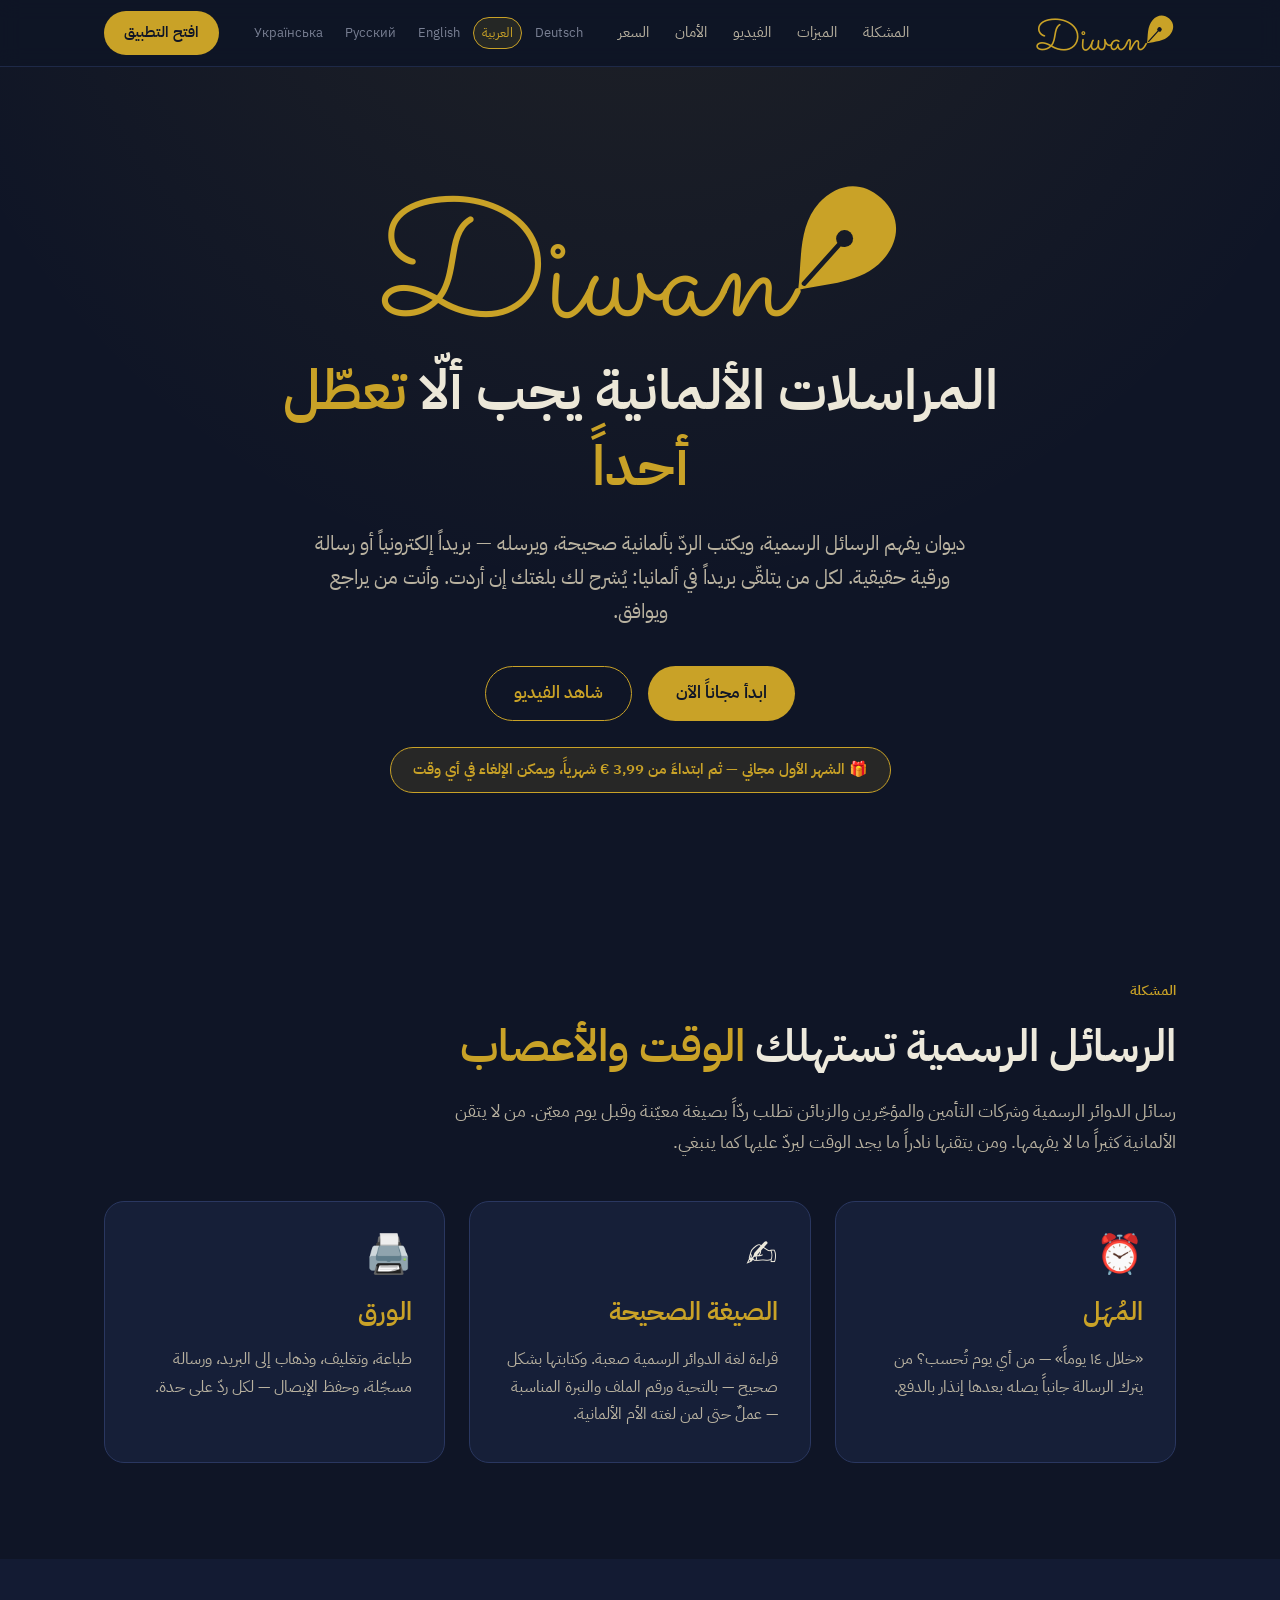
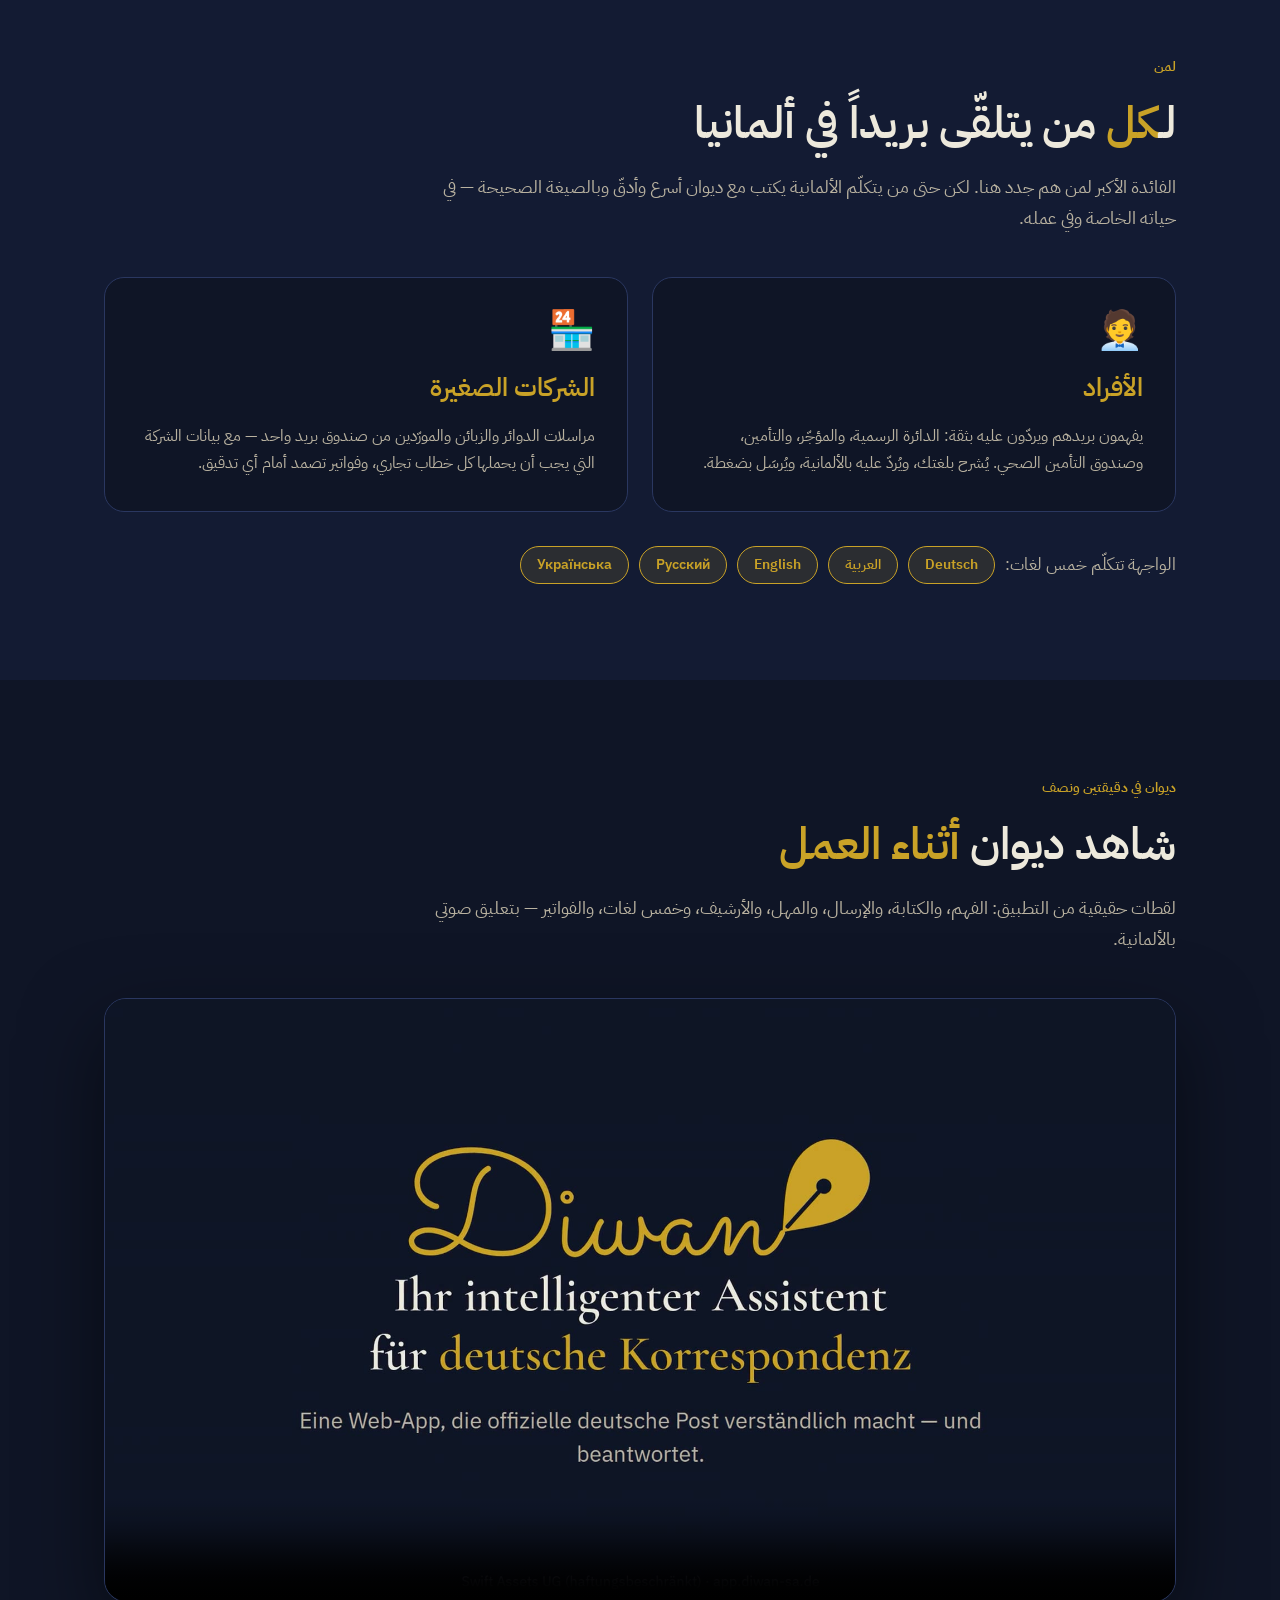
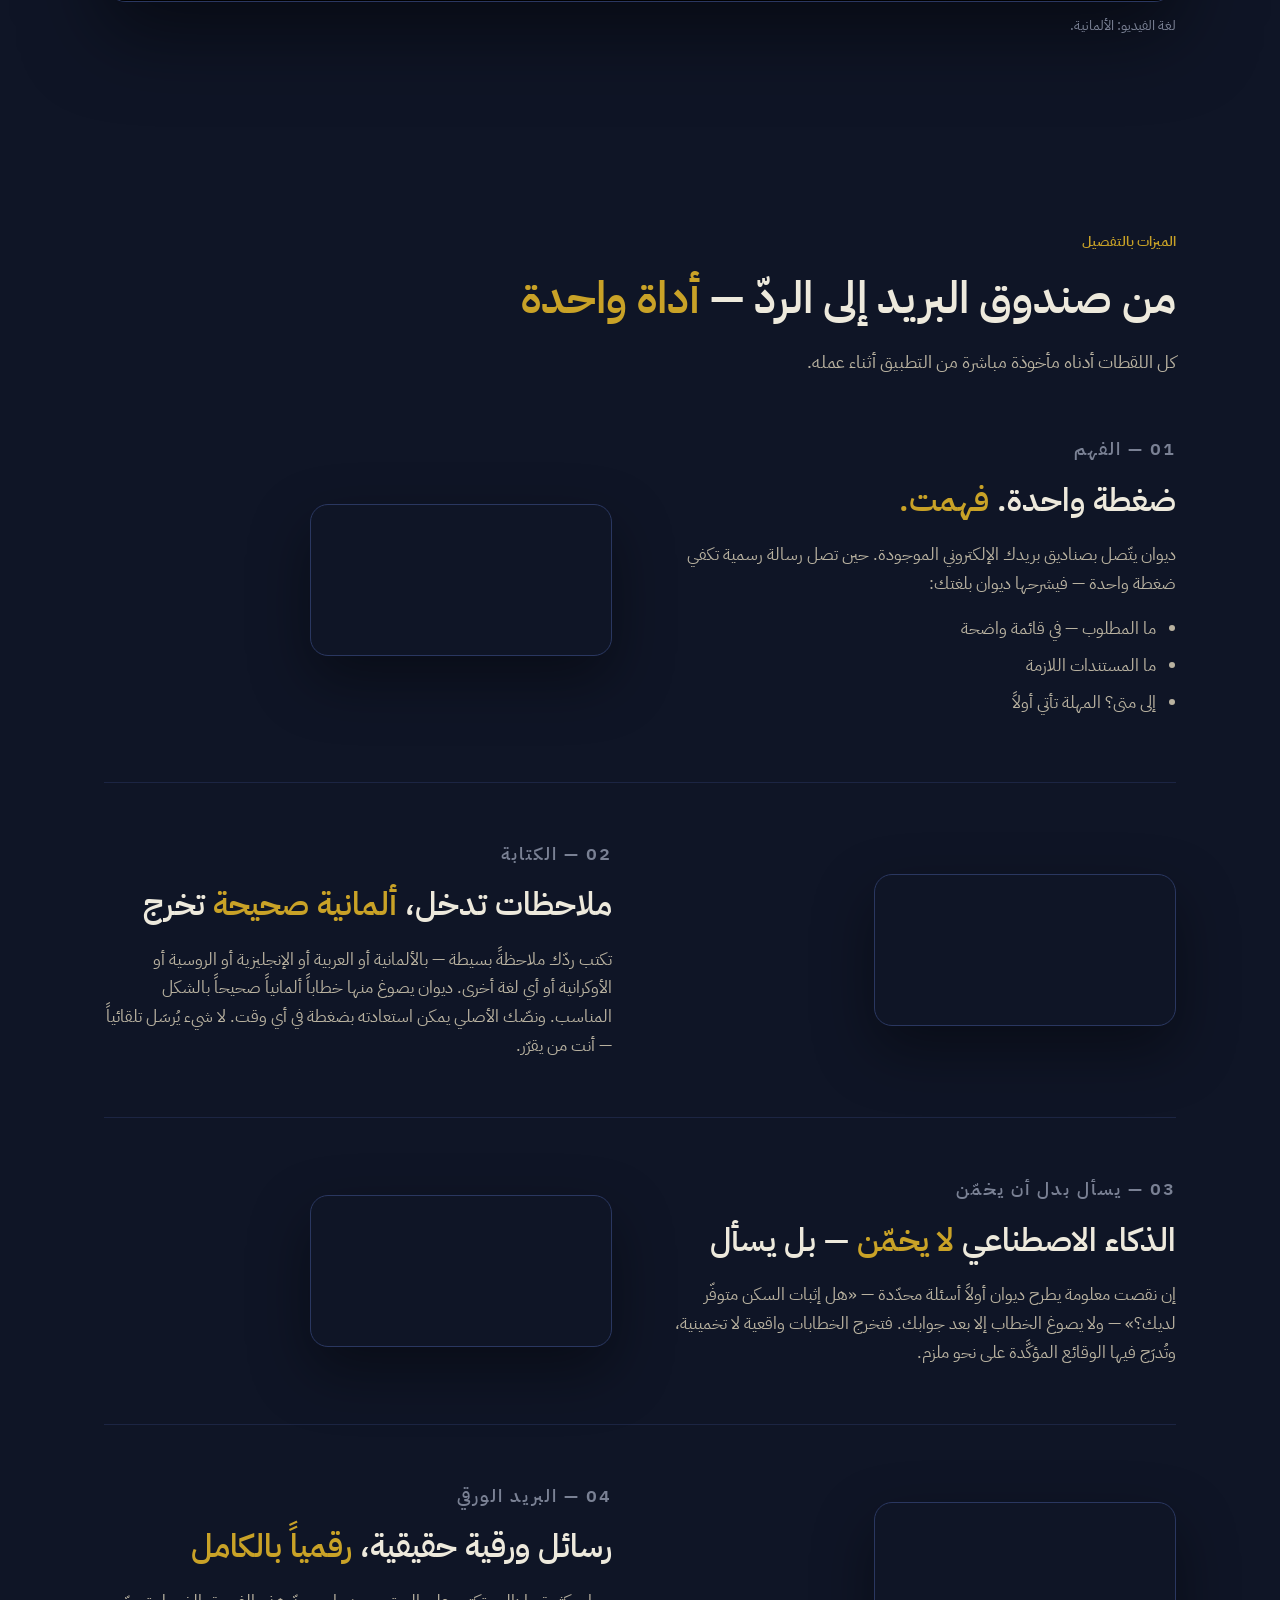
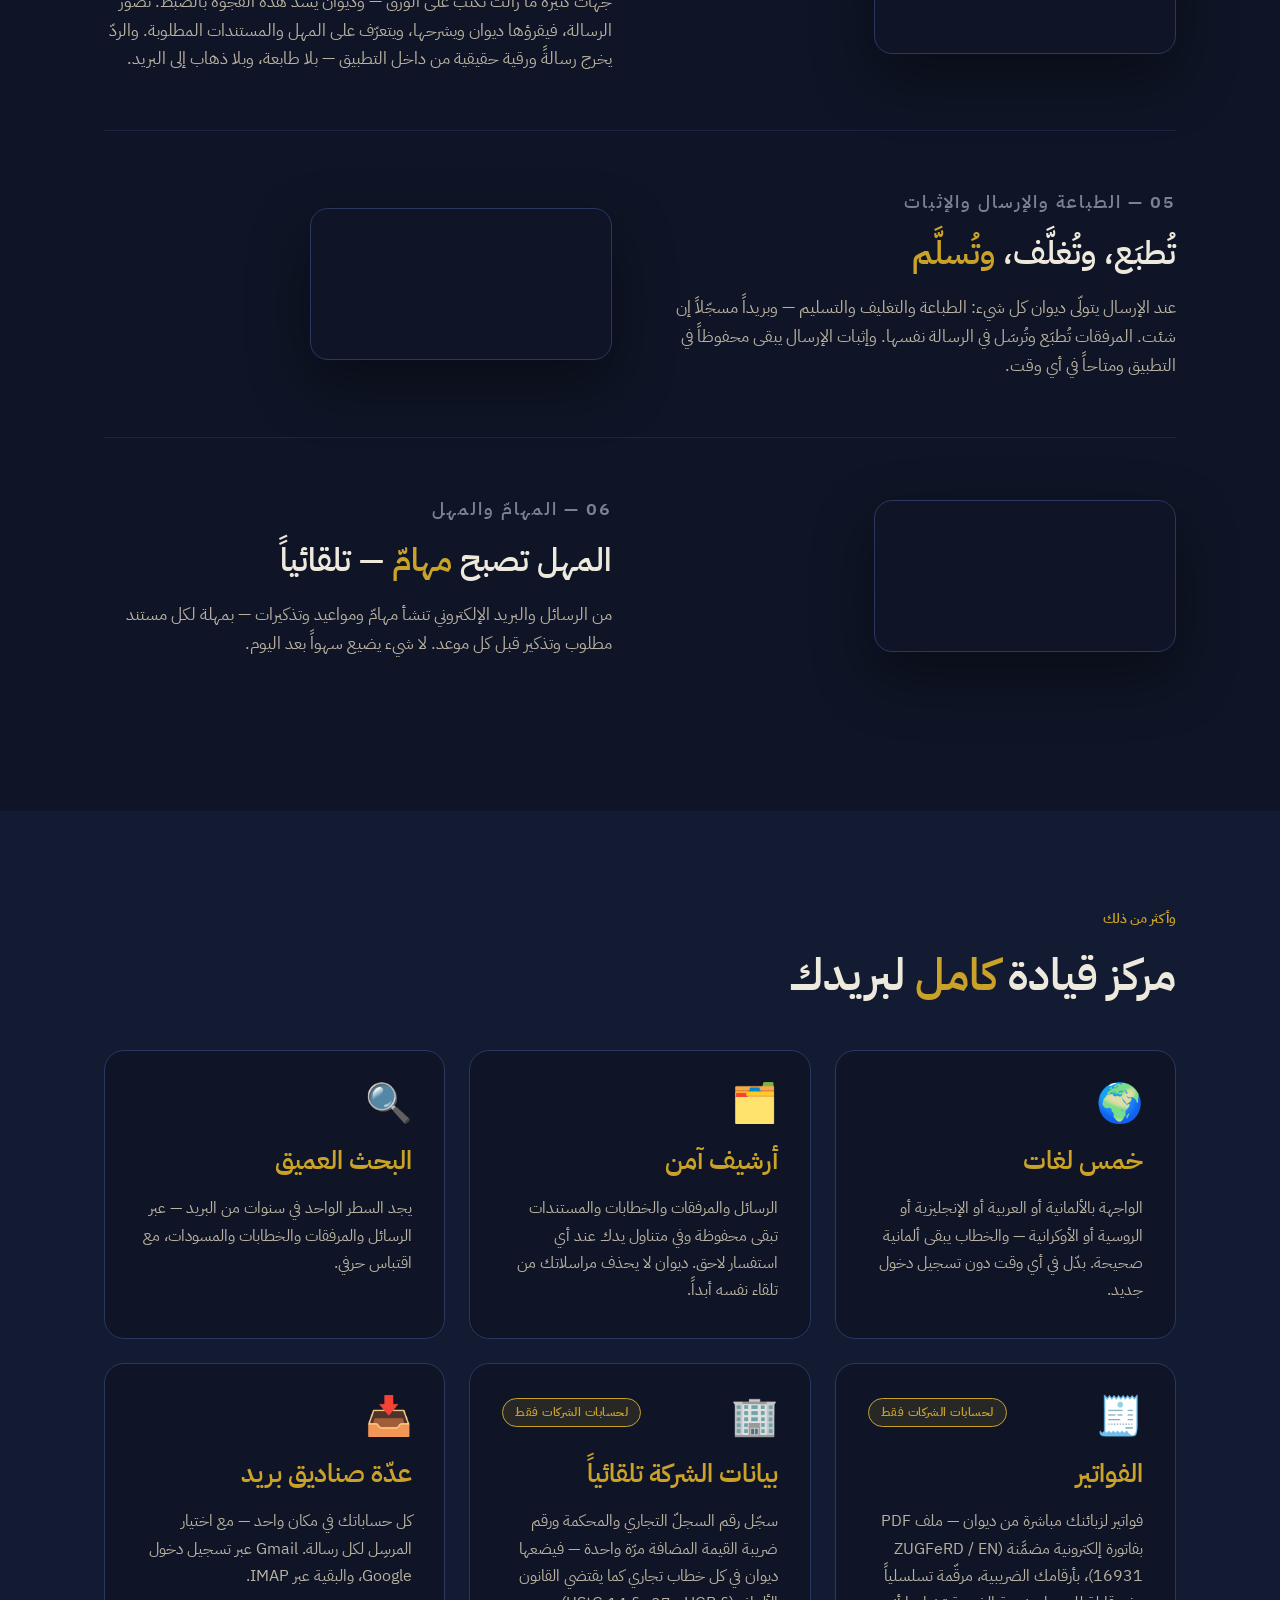
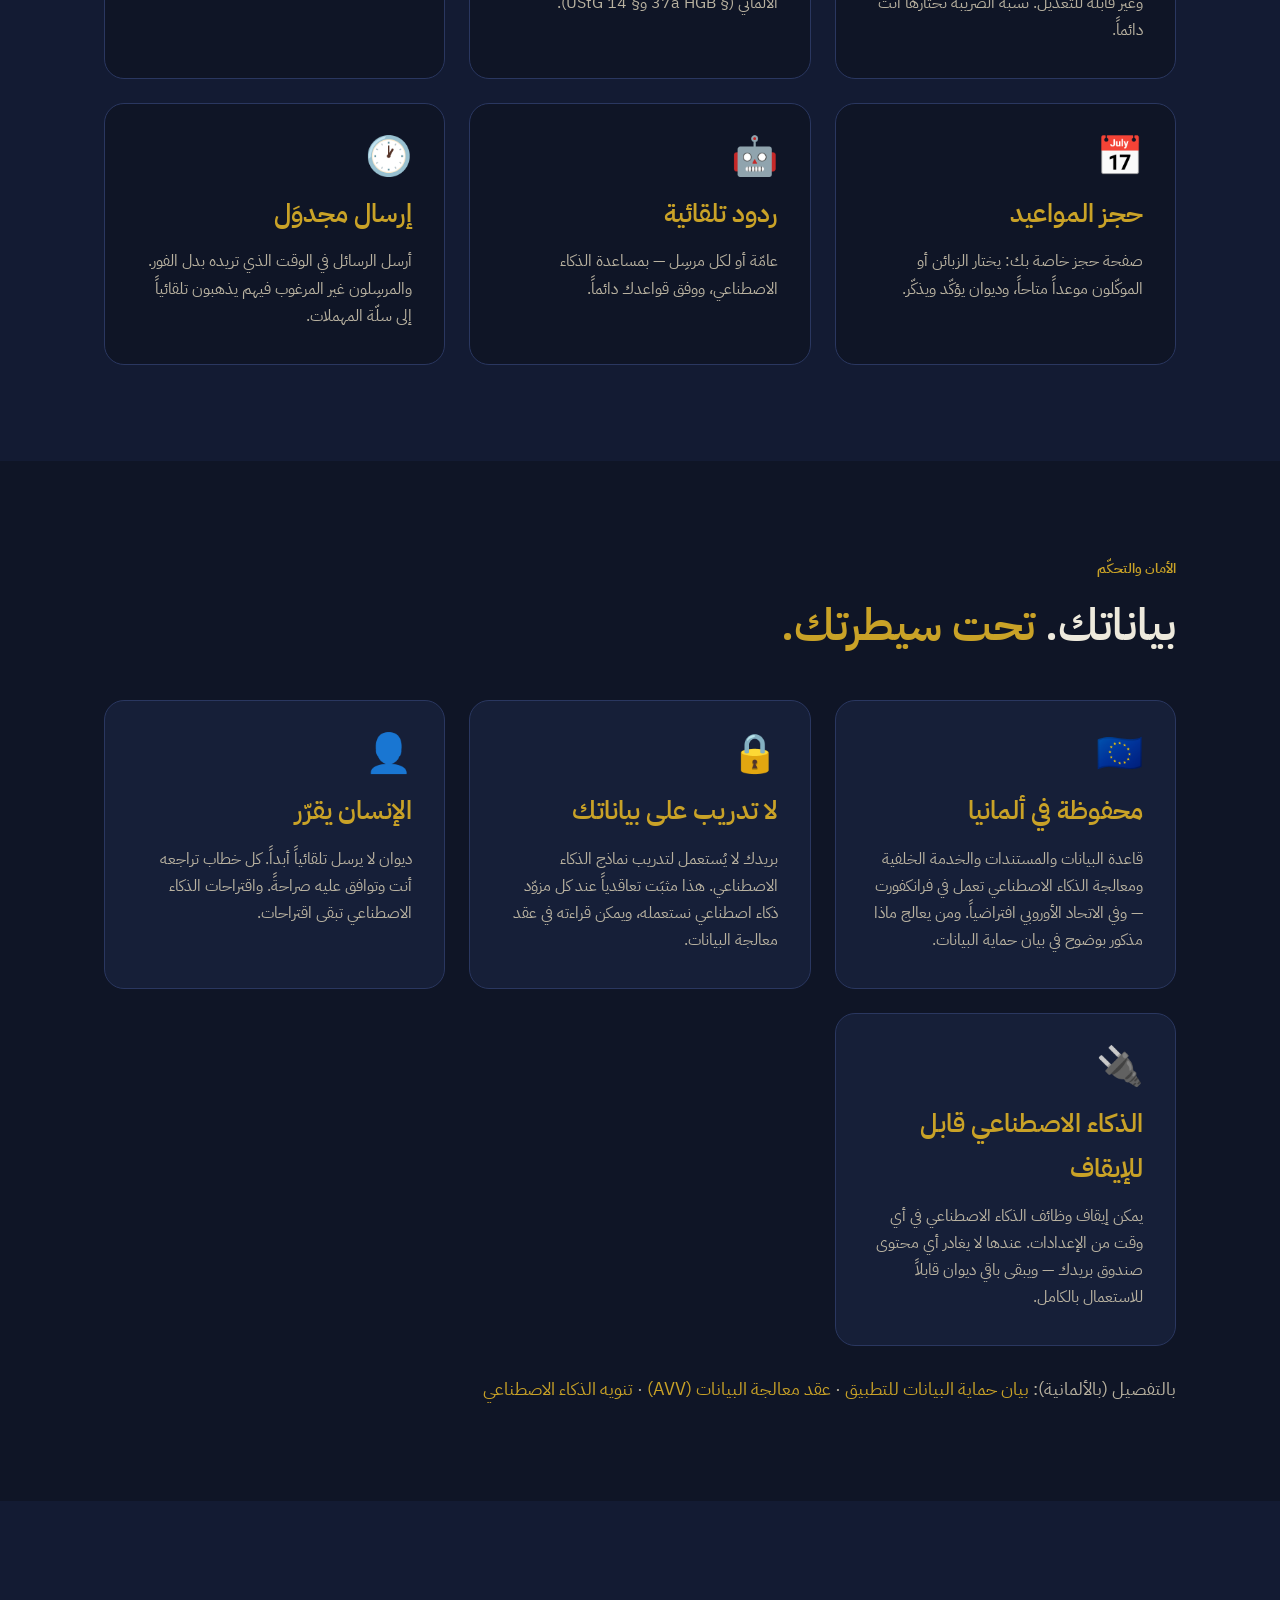
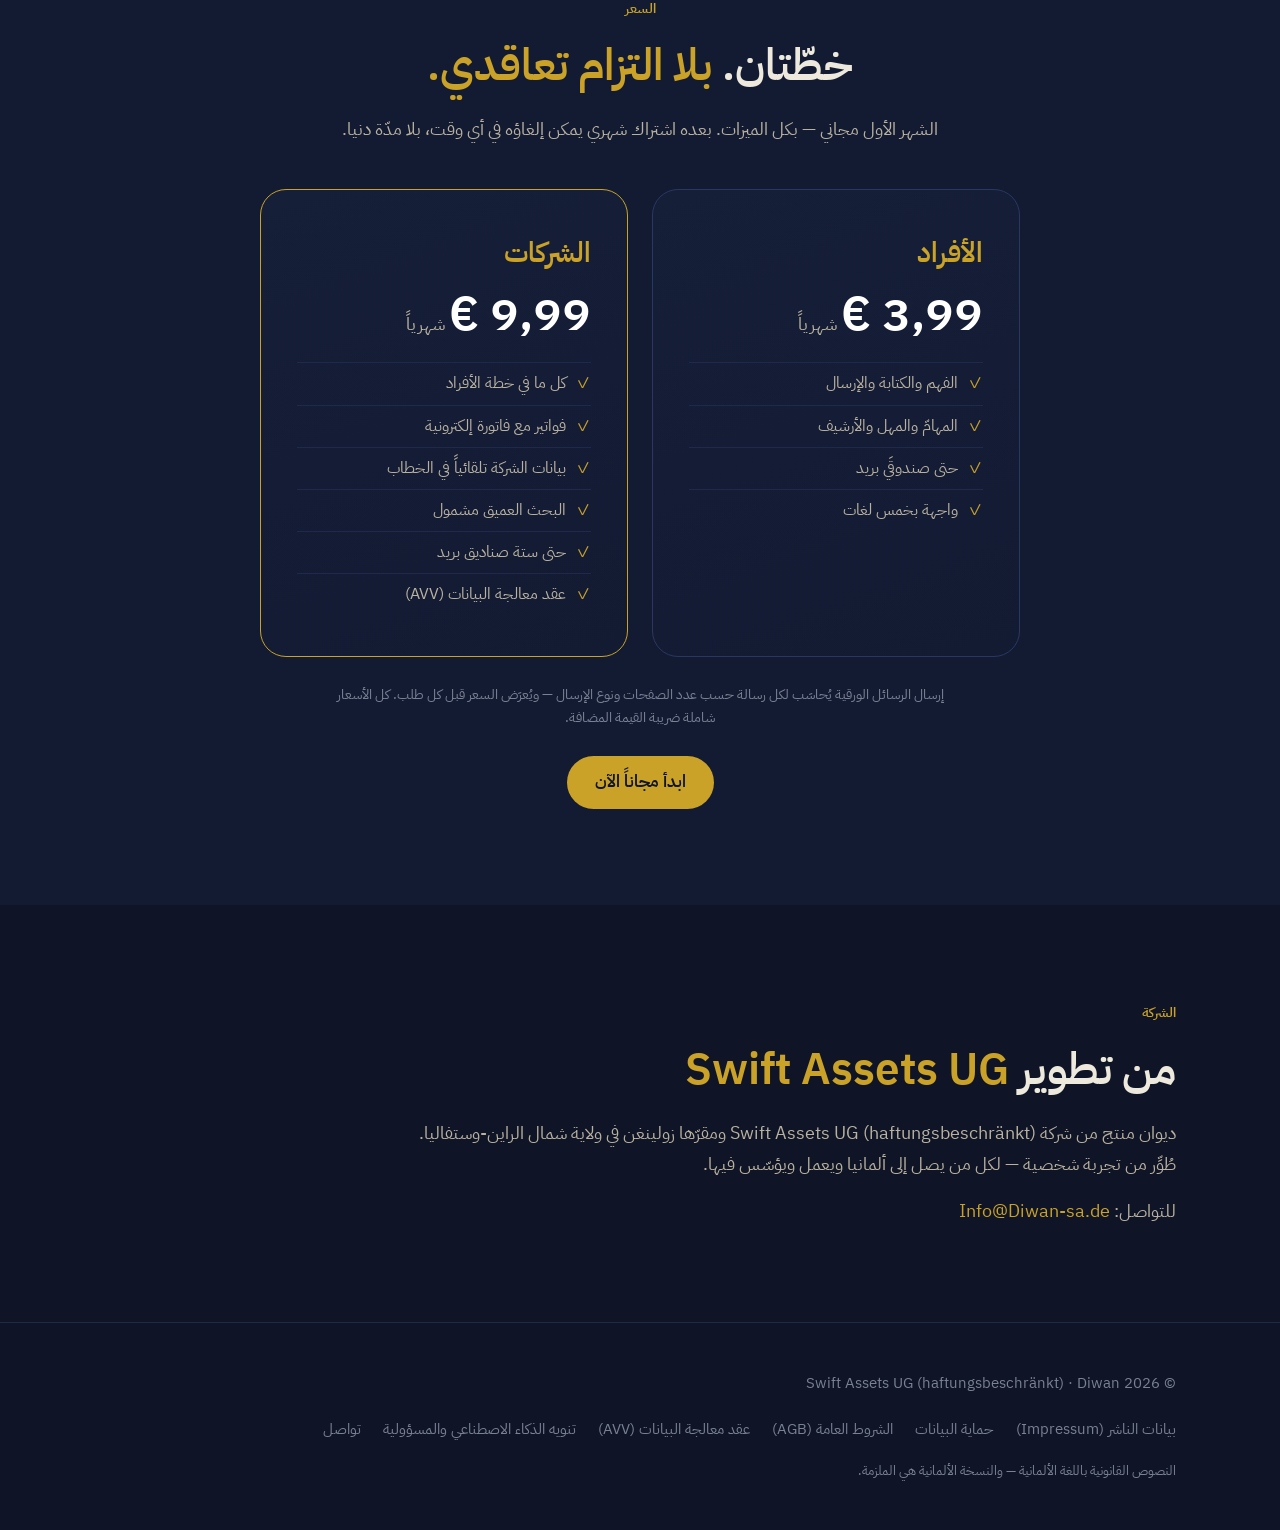
==== ar/index.html @ ce129a38 "Five languages, repositioned copy, and the application's legal texts The start page is now generated" ====
<!doctype html>
<html lang="ar" dir="rtl">
<head>
<meta charset="utf-8"/>
<meta name="viewport" content="width=device-width, initial-scale=1"/>
<title>ديوان — مساعدك للمراسلات الألمانية</title>
<meta name="description" content="ديوان يفهم الرسائل الرسمية، ويكتب الردّ بألمانية صحيحة، ويرسله — بريداً إلكترونياً أو رسالة ورقية. مع مهامّ ومهل وأرشيف وفواتير للشركات. واجهة بخمس لغات."/>
<meta property="og:title" content="ديوان — مراسلات ألمانية بلا عوائق"/>
<meta property="og:description" content="افهم، اكتب، أرسل — البريد الإلكتروني والبريد الورقي في تطبيق واحد. الشهر الأول مجاني، وبلا التزام تعاقدي."/>
<meta property="og:type" content="website"/>
<meta property="og:locale" content="ar"/>
<link rel="canonical" href="https://diwan-sa.de/ar/"/>
<link rel="alternate" hreflang="de" href="https://diwan-sa.de/"/>
<link rel="alternate" hreflang="ar" href="https://diwan-sa.de/ar/"/>
<link rel="alternate" hreflang="en" href="https://diwan-sa.de/en/"/>
<link rel="alternate" hreflang="ru" href="https://diwan-sa.de/ru/"/>
<link rel="alternate" hreflang="uk" href="https://diwan-sa.de/uk/"/>
<link rel="alternate" hreflang="x-default" href="https://diwan-sa.de/"/>
<link rel="icon" type="image/svg+xml" href="/favicon.svg"/>
<link rel="stylesheet" href="/site.css"/>
</head>
<body>
<nav>
  <div class="container nav-inner">
    <a href="/ar/" aria-label="Diwan"><svg viewBox="200 88 432 122" style="height:40px;display:block;margin:0 auto" aria-hidden="true"><text x="540" y="200" text-anchor="end" font-size="135" style="font-family:Sacramento,cursive" fill="#C9A227">Diwan</text><g transform="translate(468.2,51.6)"><g transform="rotate(42 76.8 128.4)"><g transform="scale(0.3)"><path d="M256 92 C334 92 372 148 372 214 C372 300 302 362 256 428 C210 362 140 300 140 214 C140 148 178 92 256 92 Z" fill="#C9A227"/><circle cx="256" cy="240" r="23" fill="#0F1526"/><path d="M256 263 V404" stroke="#0F1526" stroke-width="13" stroke-linecap="round"/></g></g></g></svg></a>
    <div class="nav-links">
      <a href="#problem">المشكلة</a>
      <a href="#funktionen">الميزات</a>
      <a href="#video">الفيديو</a>
      <a href="#sicherheit">الأمان</a>
      <a href="#preis">السعر</a>
      <div class="lang" role="navigation" aria-label="اللغة"><a href="/" lang="de" hreflang="de">Deutsch</a><a href="/ar/" lang="ar" hreflang="ar" class="on" aria-current="page">العربية</a><a href="/en/" lang="en" hreflang="en">English</a><a href="/ru/" lang="ru" hreflang="ru">Русский</a><a href="/uk/" lang="uk" hreflang="uk">Українська</a></div>
      <a class="btn small" href="https://app.diwan-sa.de" rel="noopener">افتح التطبيق</a>
    </div>
  </div>
</nav>
<header class="hero">
  <div class="container">
    <div class="wordmark"><svg viewBox="200 88 432 122" style="height:150px;display:block;margin:0 auto" aria-hidden="true"><text x="540" y="200" text-anchor="end" font-size="135" style="font-family:Sacramento,cursive" fill="#C9A227">Diwan</text><g transform="translate(468.2,51.6)"><g transform="rotate(42 76.8 128.4)"><g transform="scale(0.3)"><path d="M256 92 C334 92 372 148 372 214 C372 300 302 362 256 428 C210 362 140 300 140 214 C140 148 178 92 256 92 Z" fill="#C9A227"/><circle cx="256" cy="240" r="23" fill="#0F1526"/><path d="M256 263 V404" stroke="#0F1526" stroke-width="13" stroke-linecap="round"/></g></g></g></svg></div>
    <h1>المراسلات الألمانية يجب ألّا <span class="gold">تعطّل أحداً</span></h1>
    <p class="sub">ديوان يفهم الرسائل الرسمية، ويكتب الردّ بألمانية صحيحة، ويرسله — بريداً إلكترونياً أو رسالة ورقية حقيقية. لكل من يتلقّى بريداً في ألمانيا: يُشرح لك بلغتك إن أردت. وأنت من يراجع ويوافق.</p>
    <div class="cta">
      <a class="btn" href="https://app.diwan-sa.de" rel="noopener">ابدأ مجاناً الآن</a>
      <a class="btn ghost" href="#video">شاهد الفيديو</a>
    </div>
    <div><span class="chip">🎁 الشهر الأول مجاني — ثم ابتداءً من 3,99 € شهرياً، ويمكن الإلغاء في أي وقت</span></div>
  </div>
</header>
<section id="problem">
  <div class="container">
    <p class="kicker reveal">المشكلة</p>
    <h2 class="reveal">الرسائل الرسمية تستهلك <span class="gold">الوقت والأعصاب</span></h2>
    <p class="lead reveal">رسائل الدوائر الرسمية وشركات التأمين والمؤجّرين والزبائن تطلب ردّاً بصيغة معيّنة وقبل يوم معيّن. من لا يتقن الألمانية كثيراً ما لا يفهمها. ومن يتقنها نادراً ما يجد الوقت ليردّ عليها كما ينبغي.</p>
    <div class="cards"><div class="card reveal"><div class="big">⏰</div><h3>المُهَل</h3><p>«خلال ١٤ يوماً» — من أي يوم تُحسب؟ من يترك الرسالة جانباً يصله بعدها إنذار بالدفع.</p></div>
<div class="card reveal"><div class="big">✍️</div><h3>الصيغة الصحيحة</h3><p>قراءة لغة الدوائر الرسمية صعبة. وكتابتها بشكل صحيح — بالتحية ورقم الملف والنبرة المناسبة — عملٌ حتى لمن لغته الأم الألمانية.</p></div>
<div class="card reveal"><div class="big">🖨️</div><h3>الورق</h3><p>طباعة، وتغليف، وذهاب إلى البريد، ورسالة مسجّلة، وحفظ الإيصال — لكل ردّ على حدة.</p></div></div>
  </div>
</section>
<section class="trust" id="zielgruppe">
  <div class="container">
    <p class="kicker reveal">لمن</p>
    <h2 class="reveal">لـ<span class="gold">كل</span> من يتلقّى بريداً في ألمانيا</h2>
    <p class="lead reveal">الفائدة الأكبر لمن هم جدد هنا. لكن حتى من يتكلّم الألمانية يكتب مع ديوان أسرع وأدقّ وبالصيغة الصحيحة — في حياته الخاصة وفي عمله.</p>
    <div class="cards"><div class="card reveal"><div class="big">🧑‍💼</div><h3>الأفراد</h3><p>يفهمون بريدهم ويردّون عليه بثقة: الدائرة الرسمية، والمؤجّر، والتأمين، وصندوق التأمين الصحي. يُشرح بلغتك، ويُردّ عليه بالألمانية، ويُرسَل بضغطة.</p></div>
<div class="card reveal"><div class="big">🏪</div><h3>الشركات الصغيرة</h3><p>مراسلات الدوائر والزبائن والمورّدين من صندوق بريد واحد — مع بيانات الشركة التي يجب أن يحملها كل خطاب تجاري، وفواتير تصمد أمام أي تدقيق.</p></div></div>
    <p class="langs reveal"><span>الواجهة تتكلّم خمس لغات:</span> <a href="/" lang="de" class="chip small">Deutsch</a> <a href="/ar/" lang="ar" class="chip small">العربية</a> <a href="/en/" lang="en" class="chip small">English</a> <a href="/ru/" lang="ru" class="chip small">Русский</a> <a href="/uk/" lang="uk" class="chip small">Українська</a></p>
  </div>
</section>
<section id="video">
  <div class="container">
    <p class="kicker reveal">ديوان في دقيقتين ونصف</p>
    <h2 class="reveal">شاهد ديوان <span class="gold">أثناء العمل</span></h2>
    <p class="lead reveal">لقطات حقيقية من التطبيق: الفهم، والكتابة، والإرسال، والمهل، والأرشيف، وخمس لغات، والفواتير — بتعليق صوتي بالألمانية.</p>
    <div class="video-wrap reveal">
      <video controls preload="metadata" poster="/poster.jpg">
        <source src="/diwan-pitch-de.mp4" type="video/mp4"/>
      </video>
    </div>
    <p class="video-note reveal">لغة الفيديو: الألمانية.</p>
  </div>
</section>
<section id="funktionen">
  <div class="container">
    <p class="kicker reveal">الميزات بالتفصيل</p>
    <h2 class="reveal">من صندوق البريد إلى الردّ — <span class="gold">أداة واحدة</span></h2>
    <p class="lead reveal">كل اللقطات أدناه مأخوذة مباشرة من التطبيق أثناء عمله.</p>

    <div class="feature reveal">
      <div>
        <p class="num">01 — الفهم</p>
        <h3>ضغطة واحدة. <span class="gold">فهمت.</span></h3>
        <p>ديوان يتّصل بصناديق بريدك الإلكتروني الموجودة. حين تصل رسالة رسمية تكفي ضغطة واحدة — فيشرحها ديوان بلغتك:</p>
        <ul><li>ما المطلوب — في قائمة واضحة</li><li>ما المستندات اللازمة</li><li>إلى متى؟ المهلة تأتي أولاً</li></ul>
      </div>
      <div class="media"><video autoplay muted loop playsinline preload="metadata" src="/explain.mp4"></video></div>
    </div>

    <div class="feature flip reveal">
      <div>
        <p class="num">02 — الكتابة</p>
        <h3>ملاحظات تدخل، <span class="gold">ألمانية صحيحة</span> تخرج</h3>
        <p>تكتب ردّك ملاحظةً بسيطة — بالألمانية أو العربية أو الإنجليزية أو الروسية أو الأوكرانية أو أي لغة أخرى. ديوان يصوغ منها خطاباً ألمانياً صحيحاً بالشكل المناسب. ونصّك الأصلي يمكن استعادته بضغطة في أي وقت. لا شيء يُرسَل تلقائياً — أنت من يقرّر.</p>
        
      </div>
      <div class="media"><video autoplay muted loop playsinline preload="metadata" src="/write.mp4"></video></div>
    </div>

    <div class="feature reveal">
      <div>
        <p class="num">03 — يسأل بدل أن يخمّن</p>
        <h3>الذكاء الاصطناعي <span class="gold">لا يخمّن</span> — بل يسأل</h3>
        <p>إن نقصت معلومة يطرح ديوان أولاً أسئلة محدّدة — «هل إثبات السكن متوفّر لديك؟» — ولا يصوغ الخطاب إلا بعد جوابك. فتخرج الخطابات واقعية لا تخمينية، وتُدرَج فيها الوقائع المؤكَّدة على نحو ملزم.</p>
        
      </div>
      <div class="media"><video autoplay muted loop playsinline preload="metadata" src="/clarify.mp4"></video></div>
    </div>

    <div class="feature flip reveal">
      <div>
        <p class="num">04 — البريد الورقي</p>
        <h3>رسائل ورقية حقيقية، <span class="gold">رقمياً بالكامل</span></h3>
        <p>جهات كثيرة ما زالت تكتب على الورق — وديوان يسدّ هذه الفجوة بالضبط. تصوّر الرسالة، فيقرؤها ديوان ويشرحها، ويتعرّف على المهل والمستندات المطلوبة. والردّ يخرج رسالةً ورقية حقيقية من داخل التطبيق — بلا طابعة، وبلا ذهاب إلى البريد.</p>
        
      </div>
      <div class="media"><video autoplay muted loop playsinline preload="metadata" src="/paper.mp4"></video></div>
    </div>

    <div class="feature reveal">
      <div>
        <p class="num">05 — الطباعة والإرسال والإثبات</p>
        <h3>تُطبَع، وتُغلَّف، <span class="gold">وتُسلَّم</span></h3>
        <p>عند الإرسال يتولّى ديوان كل شيء: الطباعة والتغليف والتسليم — وبريداً مسجّلاً إن شئت. المرفقات تُطبَع وتُرسَل في الرسالة نفسها. وإثبات الإرسال يبقى محفوظاً في التطبيق ومتاحاً في أي وقت.</p>
        
      </div>
      <div class="media"><video autoplay muted loop playsinline preload="metadata" src="/print.mp4"></video></div>
    </div>

    <div class="feature flip reveal">
      <div>
        <p class="num">06 — المهامّ والمهل</p>
        <h3>المهل تصبح <span class="gold">مهامّ</span> — تلقائياً</h3>
        <p>من الرسائل والبريد الإلكتروني تنشأ مهامّ ومواعيد وتذكيرات — بمهلة لكل مستند مطلوب وتذكير قبل كل موعد. لا شيء يضيع سهواً بعد اليوم.</p>
        
      </div>
      <div class="media"><video autoplay muted loop playsinline preload="metadata" src="/tasks.mp4"></video></div>
    </div>
  </div>
</section>
<section class="trust" id="cockpit">
  <div class="container">
    <p class="kicker reveal">وأكثر من ذلك</p>
    <h2 class="reveal">مركز قيادة <span class="gold">كامل</span> لبريدك</h2>
    <div class="cards"><div class="card reveal"><div class="big">🌍</div><h3>خمس لغات</h3><p>الواجهة بالألمانية أو العربية أو الإنجليزية أو الروسية أو الأوكرانية — والخطاب يبقى ألمانية صحيحة. بدّل في أي وقت دون تسجيل دخول جديد.</p></div>
<div class="card reveal"><div class="big">🗂️</div><h3>أرشيف آمن</h3><p>الرسائل والمرفقات والخطابات والمستندات تبقى محفوظة وفي متناول يدك عند أي استفسار لاحق. ديوان لا يحذف مراسلاتك من تلقاء نفسه أبداً.</p></div>
<div class="card reveal"><div class="big">🔍</div><h3>البحث العميق</h3><p>يجد السطر الواحد في سنوات من البريد — عبر الرسائل والمرفقات والخطابات والمسودات، مع اقتباس حرفي.</p></div>
<div class="card reveal"><span class="badge">لحسابات الشركات فقط</span><div class="big">🧾</div><h3>الفواتير</h3><p>فواتير لزبائنك مباشرة من ديوان — ملف PDF بفاتورة إلكترونية مضمَّنة (ZUGFeRD / EN 16931)، بأرقامك الضريبية، مرقّمة تسلسلياً وغير قابلة للتعديل. نسبة الضريبة تختارها أنت دائماً.</p></div>
<div class="card reveal"><span class="badge">لحسابات الشركات فقط</span><div class="big">🏢</div><h3>بيانات الشركة تلقائياً</h3><p>سجّل رقم السجلّ التجاري والمحكمة ورقم ضريبة القيمة المضافة مرّة واحدة — فيضعها ديوان في كل خطاب تجاري كما يقتضي القانون الألماني (§ 37a HGB و§ 14 UStG).</p></div>
<div class="card reveal"><div class="big">📥</div><h3>عدّة صناديق بريد</h3><p>كل حساباتك في مكان واحد — مع اختيار المرسِل لكل رسالة. Gmail عبر تسجيل دخول Google، والبقية عبر IMAP.</p></div>
<div class="card reveal"><div class="big">📅</div><h3>حجز المواعيد</h3><p>صفحة حجز خاصة بك: يختار الزبائن أو الموكّلون موعداً متاحاً، وديوان يؤكّد ويذكّر.</p></div>
<div class="card reveal"><div class="big">🤖</div><h3>ردود تلقائية</h3><p>عامّة أو لكل مرسِل — بمساعدة الذكاء الاصطناعي، ووفق قواعدك دائماً.</p></div>
<div class="card reveal"><div class="big">🕐</div><h3>إرسال مجدوَل</h3><p>أرسل الرسائل في الوقت الذي تريده بدل الفور. والمرسِلون غير المرغوب فيهم يذهبون تلقائياً إلى سلّة المهملات.</p></div></div>
  </div>
</section>
<section id="sicherheit">
  <div class="container">
    <p class="kicker reveal">الأمان والتحكّم</p>
    <h2 class="reveal">بياناتك. <span class="gold">تحت سيطرتك.</span></h2>
    <div class="cards"><div class="card reveal"><div class="big">🇪🇺</div><h3>محفوظة في ألمانيا</h3><p>قاعدة البيانات والمستندات والخدمة الخلفية ومعالجة الذكاء الاصطناعي تعمل في فرانكفورت — وفي الاتحاد الأوروبي افتراضياً. ومن يعالج ماذا مذكور بوضوح في بيان حماية البيانات.</p></div>
<div class="card reveal"><div class="big">🔒</div><h3>لا تدريب على بياناتك</h3><p>بريدك لا يُستعمل لتدريب نماذج الذكاء الاصطناعي. هذا مثبَت تعاقدياً عند كل مزوّد ذكاء اصطناعي نستعمله، ويمكن قراءته في عقد معالجة البيانات.</p></div>
<div class="card reveal"><div class="big">👤</div><h3>الإنسان يقرّر</h3><p>ديوان لا يرسل تلقائياً أبداً. كل خطاب تراجعه أنت وتوافق عليه صراحةً. واقتراحات الذكاء الاصطناعي تبقى اقتراحات.</p></div>
<div class="card reveal"><div class="big">🔌</div><h3>الذكاء الاصطناعي قابل للإيقاف</h3><p>يمكن إيقاف وظائف الذكاء الاصطناعي في أي وقت من الإعدادات. عندها لا يغادر أي محتوى صندوق بريدك — ويبقى باقي ديوان قابلاً للاستعمال بالكامل.</p></div></div>
    <p class="lead reveal" style="margin-top:28px">بالتفصيل (بالألمانية): <a href="/datenschutz-app.html">بيان حماية البيانات للتطبيق</a> · <a href="/avv.html">عقد معالجة البيانات (AVV)</a> · <a href="/ki-hinweis.html">تنويه الذكاء الاصطناعي</a></p>
  </div>
</section>
<section class="trust" id="preis">
  <div class="container" style="text-align:center">
    <p class="kicker reveal">السعر</p>
    <h2 class="reveal">خطّتان. <span class="gold">بلا التزام تعاقدي.</span></h2>
    <p class="lead reveal" style="margin:0 auto">الشهر الأول مجاني — بكل الميزات. بعده اشتراك شهري يمكن إلغاؤه في أي وقت، بلا مدّة دنيا.</p>
    <div class="plans">
      <div class="plan reveal">
        <h3>الأفراد</h3>
        <div class="amount">3,99 €<small> شهرياً</small></div>
        <ul><li>الفهم والكتابة والإرسال</li><li>المهامّ والمهل والأرشيف</li><li>حتى صندوقَي بريد</li><li>واجهة بخمس لغات</li></ul>
      </div>
      <div class="plan highlight reveal">
        <h3>الشركات</h3>
        <div class="amount">9,99 €<small> شهرياً</small></div>
        <ul><li>كل ما في خطة الأفراد</li><li>فواتير مع فاتورة إلكترونية</li><li>بيانات الشركة تلقائياً في الخطاب</li><li>البحث العميق مشمول</li><li>حتى ستة صناديق بريد</li><li>عقد معالجة البيانات (AVV)</li></ul>
      </div>
    </div>
    <p class="price-note reveal">إرسال الرسائل الورقية يُحاسَب لكل رسالة حسب عدد الصفحات ونوع الإرسال — ويُعرَض السعر قبل كل طلب. كل الأسعار شاملة ضريبة القيمة المضافة.</p>
    <div style="margin-top:26px" class="reveal"><a class="btn" href="https://app.diwan-sa.de" rel="noopener">ابدأ مجاناً الآن</a></div>
  </div>
</section>
<section id="unternehmen">
  <div class="container">
    <p class="kicker reveal">الشركة</p>
    <h2 class="reveal">من تطوير <span class="gold">Swift Assets UG</span></h2>
    <p class="lead reveal">ديوان منتج من شركة Swift Assets UG (haftungsbeschränkt) ومقرّها زولينغن في ولاية شمال الراين-وستفاليا. طُوِّر من تجربة شخصية — لكل من يصل إلى ألمانيا ويعمل ويؤسّس فيها.</p>
    <p class="lead reveal" style="margin-top:16px">للتواصل: <a href="mailto:Info@Diwan-sa.de">Info@Diwan-sa.de</a></p>
  </div>
</section>
<footer>
  <div class="container foot">
    <div>© <span id="y"></span> Swift Assets UG (haftungsbeschränkt) · Diwan</div>
    <div class="links">
      <a href="/impressum.html" hreflang="de">بيانات الناشر (Impressum)</a>
      <a href="/datenschutz.html" hreflang="de">حماية البيانات</a>
      <a href="/agb.html" hreflang="de">الشروط العامة (AGB)</a>
      <a href="/avv.html" hreflang="de">عقد معالجة البيانات (AVV)</a>
      <a href="/ki-hinweis.html" hreflang="de">تنويه الذكاء الاصطناعي والمسؤولية</a>
      <a href="mailto:Info@Diwan-sa.de">تواصل</a>
    </div>
  </div>
  <div class="container legal-note">النصوص القانونية باللغة الألمانية — والنسخة الألمانية هي الملزمة.</div>
</footer>

<script>
document.getElementById("y").textContent = new Date().getFullYear();
const io = new IntersectionObserver((es) => es.forEach(e => { if (e.isIntersecting) { e.target.classList.add("on"); io.unobserve(e.target); } }), { threshold: 0.12 });
document.querySelectorAll(".reveal").forEach(el => io.observe(el));
</script>
</body>
</html>
---- site.css ----
/* Diwan — brand site styles. Night ground, gold accents, cream text. */
@font-face{font-family:Sacramento;src:url(/sacramento.ttf);font-display:swap}
@font-face{font-family:Cormorant;src:url(/cormorant-600.ttf);font-weight:600;font-display:swap}
@font-face{font-family:Plex;src:url(/plex-400.ttf);font-weight:400;font-display:swap}
@font-face{font-family:Plex;src:url(/plex-600.ttf);font-weight:600;font-display:swap}
@font-face{font-family:PlexArabic;src:url(/plex-arabic-400.ttf);font-weight:400;font-display:swap}
@font-face{font-family:PlexArabic;src:url(/plex-arabic-600.ttf);font-weight:600;font-display:swap}

:root{
  --night:#0F1526; --night-2:#131B33; --panel:#161F38; --line:#2A3760;
  --ink:#1C2E63; --gold:#C9A227; --gold-soft:rgba(201,162,39,.13);
  --cream:#EDE9DC; --muted:#B9B2A0; --dim:#7A8194;
}
*{margin:0;padding:0;box-sizing:border-box}
html{scroll-behavior:smooth}
body{background:var(--night);color:var(--cream);font-family:Plex,system-ui,sans-serif;line-height:1.7;font-size:17px}
a{color:var(--gold);text-decoration:none}
a:hover{opacity:.85}
img,video{max-width:100%;display:block}
.container{max-width:1120px;margin:0 auto;padding:0 24px}
section{padding:96px 0}

/* nav */
nav{position:sticky;top:0;z-index:50;background:rgba(15,21,38,.86);backdrop-filter:blur(10px);border-bottom:1px solid rgba(42,55,96,.6)}
.nav-inner{display:flex;align-items:center;justify-content:space-between;height:66px}
.nav-links{display:flex;gap:26px;align-items:center;font-size:15px}
.nav-links a{color:var(--muted)}
.nav-links a:hover{color:var(--gold);opacity:1}
.nav-links a.btn{color:#0F1526}
.nav-links a.btn:hover{color:#0F1526}
.btn{display:inline-flex;align-items:center;gap:10px;background:var(--gold);color:#0F1526;font-weight:600;border-radius:99px;padding:12px 28px;transition:transform .15s ease, box-shadow .15s ease}
.btn:hover{transform:translateY(-1px);box-shadow:0 8px 24px rgba(201,162,39,.35);opacity:1}
.btn.ghost{background:transparent;color:var(--gold);border:1px solid var(--gold)}
.btn.small{padding:9px 20px;font-size:15px}

/* hero */
.hero{padding:110px 0 90px;text-align:center;position:relative;overflow:hidden}
.hero::before{content:"";position:absolute;inset:-40% -20% auto;height:120%;background:radial-gradient(ellipse at 50% 0%,rgba(201,162,39,.10),transparent 62%);pointer-events:none}
.wordmark svg{height:150px;margin:0 auto}
.hero h1{font-family:Cormorant,serif;font-size:clamp(38px,5.4vw,62px);font-weight:600;line-height:1.18;margin:26px auto 0;max-width:820px}
.hero h1 .gold{color:var(--gold)}
.hero .sub{color:var(--muted);font-size:20px;max-width:660px;margin:22px auto 0}
.hero .cta{display:flex;gap:16px;justify-content:center;flex-wrap:wrap;margin-top:38px}
.chip{display:inline-flex;align-items:center;gap:10px;background:var(--gold-soft);border:1px solid var(--gold);color:var(--gold);border-radius:99px;padding:9px 22px;font-size:15px;font-weight:600;margin-top:26px}

/* section headers */
.kicker{color:var(--gold);font-size:14px;letter-spacing:4px;text-transform:uppercase;font-weight:600;margin-bottom:14px}
h2{font-family:Cormorant,serif;font-size:clamp(30px,3.8vw,44px);font-weight:600;line-height:1.25;margin-bottom:18px}
h2 .gold{color:var(--gold)}
.lead{color:var(--muted);font-size:18px;max-width:760px}

/* cards & grids */
.cards{display:grid;grid-template-columns:repeat(auto-fit,minmax(280px,1fr));gap:24px;margin-top:44px}
.card{background:var(--panel);border:1px solid var(--line);border-radius:20px;padding:34px 32px}
.card h3{font-family:Cormorant,serif;font-size:26px;color:var(--gold);margin-bottom:12px}
.card p{color:var(--muted);font-size:16px}
.card .big{font-size:38px;line-height:1;margin-bottom:16px}

/* features (text + loop video) */
.feature{display:grid;grid-template-columns:1fr 1fr;gap:56px;align-items:center;padding:56px 0;border-top:1px solid rgba(42,55,96,.5)}
.feature:first-of-type{border-top:0}
.feature video{border-radius:18px;border:1px solid var(--line);box-shadow:0 24px 60px rgba(0,0,0,.4)}
.feature .num{font-family:Cormorant,serif;font-size:18px;color:var(--dim);letter-spacing:2px;margin-bottom:8px}
.feature h3{font-family:Cormorant,serif;font-size:32px;font-weight:600;margin-bottom:14px}
.feature h3 .gold{color:var(--gold)}
.feature p{color:var(--muted)}
.feature ul{margin:16px 0 0 20px;color:var(--muted)}
.feature ul li{margin-bottom:8px}
.feature.flip .media{order:-1}
@media(max-width:820px){.feature{grid-template-columns:1fr}.feature.flip .media{order:0}}

/* video */
.video-wrap{border-radius:22px;overflow:hidden;border:1px solid var(--line);box-shadow:0 30px 80px rgba(0,0,0,.5);margin-top:44px}
.video-wrap video{width:100%}

/* trust */
.trust{background:var(--night-2)}
.trust .cards .card{background:var(--night)}

/* price */
.price-box{background:linear-gradient(160deg,var(--panel),var(--night-2));border:1px solid var(--gold);border-radius:26px;padding:56px;text-align:center;max-width:560px;margin:44px auto 0}
.price-box .amount{font-size:64px;font-weight:600;color:#fff}
.price-box .amount small{font-size:22px;color:var(--muted);font-weight:400}

/* legal pages */
.legal{max-width:820px;margin:0 auto;padding:70px 24px 100px}
.legal h1{font-family:Cormorant,serif;font-size:40px;margin-bottom:10px}
.legal h2{font-size:26px;margin:38px 0 12px}
.legal p,.legal li{color:var(--muted);font-size:16px}
.legal ul{margin:10px 0 10px 22px}
.legal .note{background:var(--gold-soft);border:1px solid var(--gold);border-radius:14px;padding:20px 24px;color:var(--cream);margin:24px 0}
.legal .backlink{display:inline-block;margin-bottom:30px;color:var(--dim);font-size:15px}

/* footer */
footer{border-top:1px solid rgba(42,55,96,.6);padding:48px 0;color:var(--dim);font-size:15px}
.foot{display:flex;justify-content:space-between;gap:20px;flex-wrap:wrap;align-items:center}
.foot .links{display:flex;gap:22px;flex-wrap:wrap}
.foot a{color:var(--dim)}
.foot a:hover{color:var(--gold)}

/* reveal on scroll */
.reveal{opacity:0;transform:translateY(26px);transition:opacity .7s ease,transform .7s ease}
.reveal.on{opacity:1;transform:none}
@media(prefers-reduced-motion:reduce){.reveal{opacity:1;transform:none;transition:none}}

/* ---- five languages ---- */
.lang{display:flex;gap:4px;flex-wrap:wrap}
.lang a{color:var(--dim);font-size:13px;padding:4px 8px;border-radius:99px;border:1px solid transparent}
.lang a.on{color:var(--gold);border-color:var(--gold);background:var(--gold-soft)}
.lang a:hover{color:var(--gold);opacity:1}
.langs{margin-top:34px;color:var(--muted);display:flex;flex-wrap:wrap;gap:10px;align-items:center}
.chip.small{margin:0;padding:6px 16px;font-size:14px}
.video-note{color:var(--dim);font-size:14px;margin-top:12px}
.badge{display:inline-block;float:right;background:var(--gold-soft);border:1px solid var(--gold);color:var(--gold);border-radius:99px;padding:3px 12px;font-size:12px;font-weight:600;letter-spacing:.5px}
[dir=rtl] .badge{float:left}
.plans{display:grid;grid-template-columns:repeat(auto-fit,minmax(280px,1fr));gap:24px;max-width:760px;margin:44px auto 0;text-align:start}
.plan{background:linear-gradient(160deg,var(--panel),var(--night-2));border:1px solid var(--line);border-radius:26px;padding:40px 36px}
.plan.highlight{border-color:var(--gold)}
.plan h3{font-family:Cormorant,serif;font-size:28px;color:var(--gold);margin-bottom:10px}
.plan .amount{font-size:48px;font-weight:600;color:#fff;line-height:1.1}
.plan .amount small{font-size:18px;color:var(--muted);font-weight:400}
.plan ul{list-style:none;margin:22px 0 0;padding:0}
.plan li{color:var(--muted);font-size:16px;padding:7px 0;border-top:1px solid rgba(42,55,96,.5)}
.plan li::before{content:"✓";color:var(--gold);margin-inline-end:10px}
.price-note{color:var(--dim);font-size:14px;max-width:640px;margin:26px auto 0}
.legal-note{color:var(--dim);font-size:13px;margin-top:18px}
.legal table{border-collapse:collapse;width:100%;font-size:14px;margin:14px 0}
.legal th,.legal td{border:1px solid var(--line);padding:8px 10px;text-align:start;vertical-align:top;color:var(--muted)}
.legal th{color:var(--cream)}
.legal .pre-line{white-space:pre-line}
.legal .legal-links{margin-top:40px;color:var(--dim);font-size:14px}
.legal ol{margin:10px 0 10px 22px;color:var(--muted)}
.legal strong{color:var(--cream)}
.legal a{overflow-wrap:anywhere}
@media(max-width:1000px){.nav-links a:not(.btn){display:none}.nav-links .lang{display:flex}.nav-links .lang a{display:inline-block}}

/* ---- right-to-left (Arabic) ---- */
[dir=rtl]{font-family:PlexArabic,Plex,system-ui,sans-serif}
[dir=rtl] body{font-family:PlexArabic,Plex,system-ui,sans-serif}
[dir=rtl] h1,[dir=rtl] h2,[dir=rtl] h3,[dir=rtl] .feature h3,[dir=rtl] .card h3,[dir=rtl] .plan h3,[dir=rtl] .feature .num{font-family:PlexArabic,system-ui,sans-serif;font-weight:600}
[dir=rtl] .kicker{letter-spacing:0}
[dir=rtl] .feature ul{margin:16px 20px 0 0}
[dir=rtl] .legal ul{margin:10px 22px 10px 0}
[dir=rtl] .hero h1{font-size:clamp(34px,4.6vw,56px);line-height:1.35}
[dir=rtl] h2{line-height:1.4}

/* the wordmark is Latin script whatever the page direction */
svg text{direction:ltr;unicode-bidi:bidi-override}
nav svg,.wordmark svg{direction:ltr}
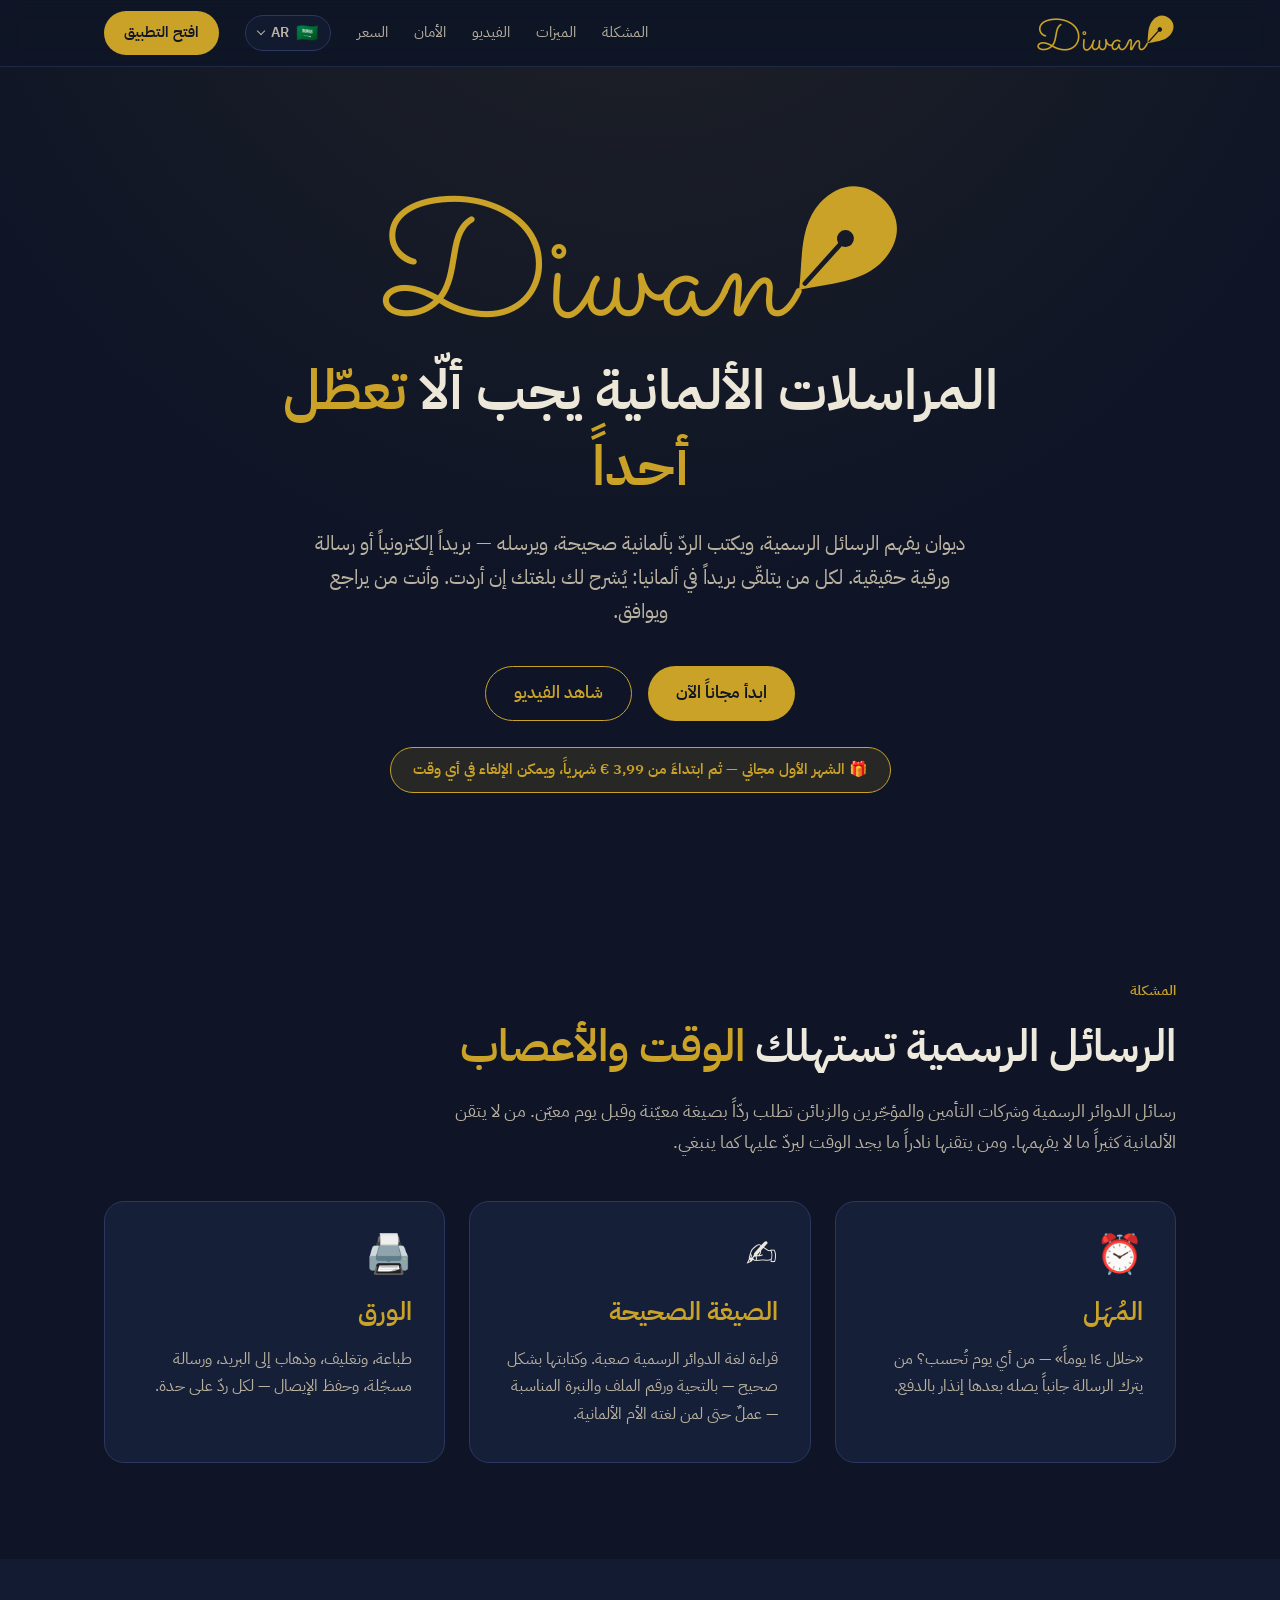
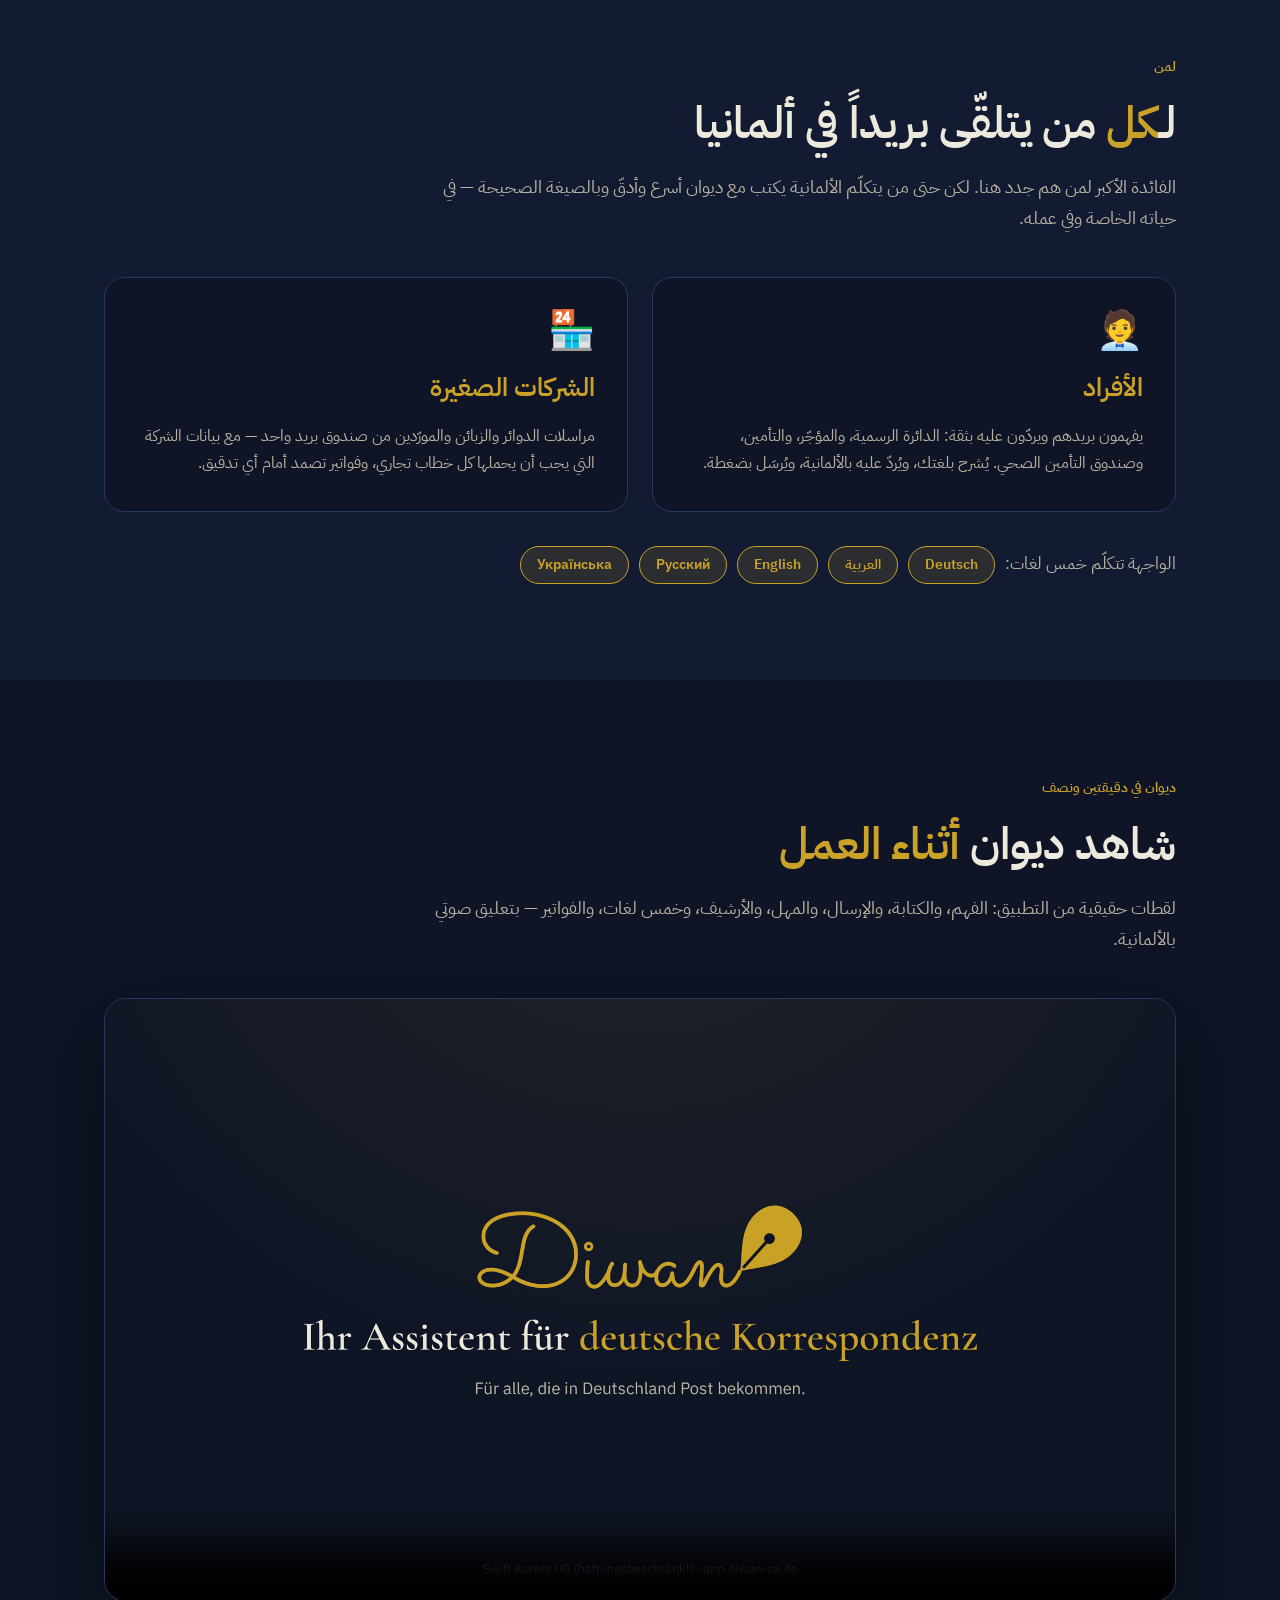
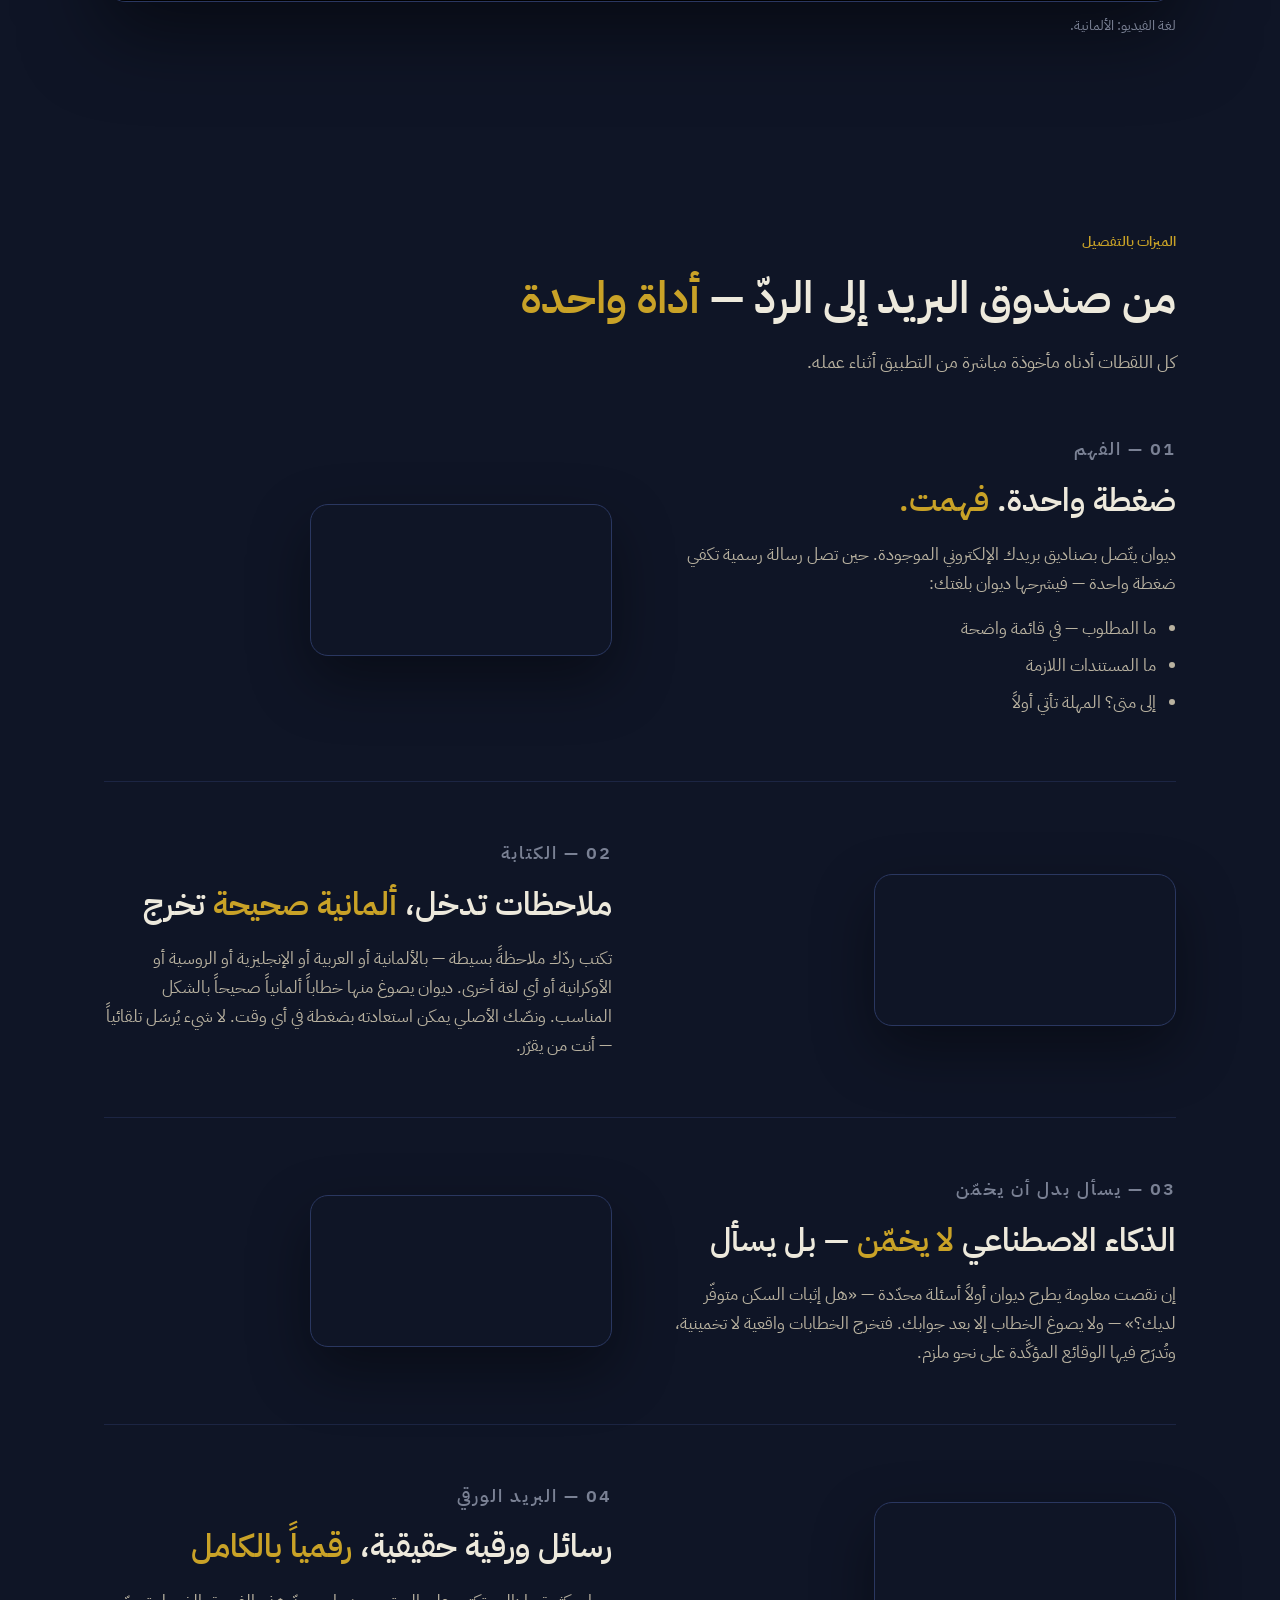
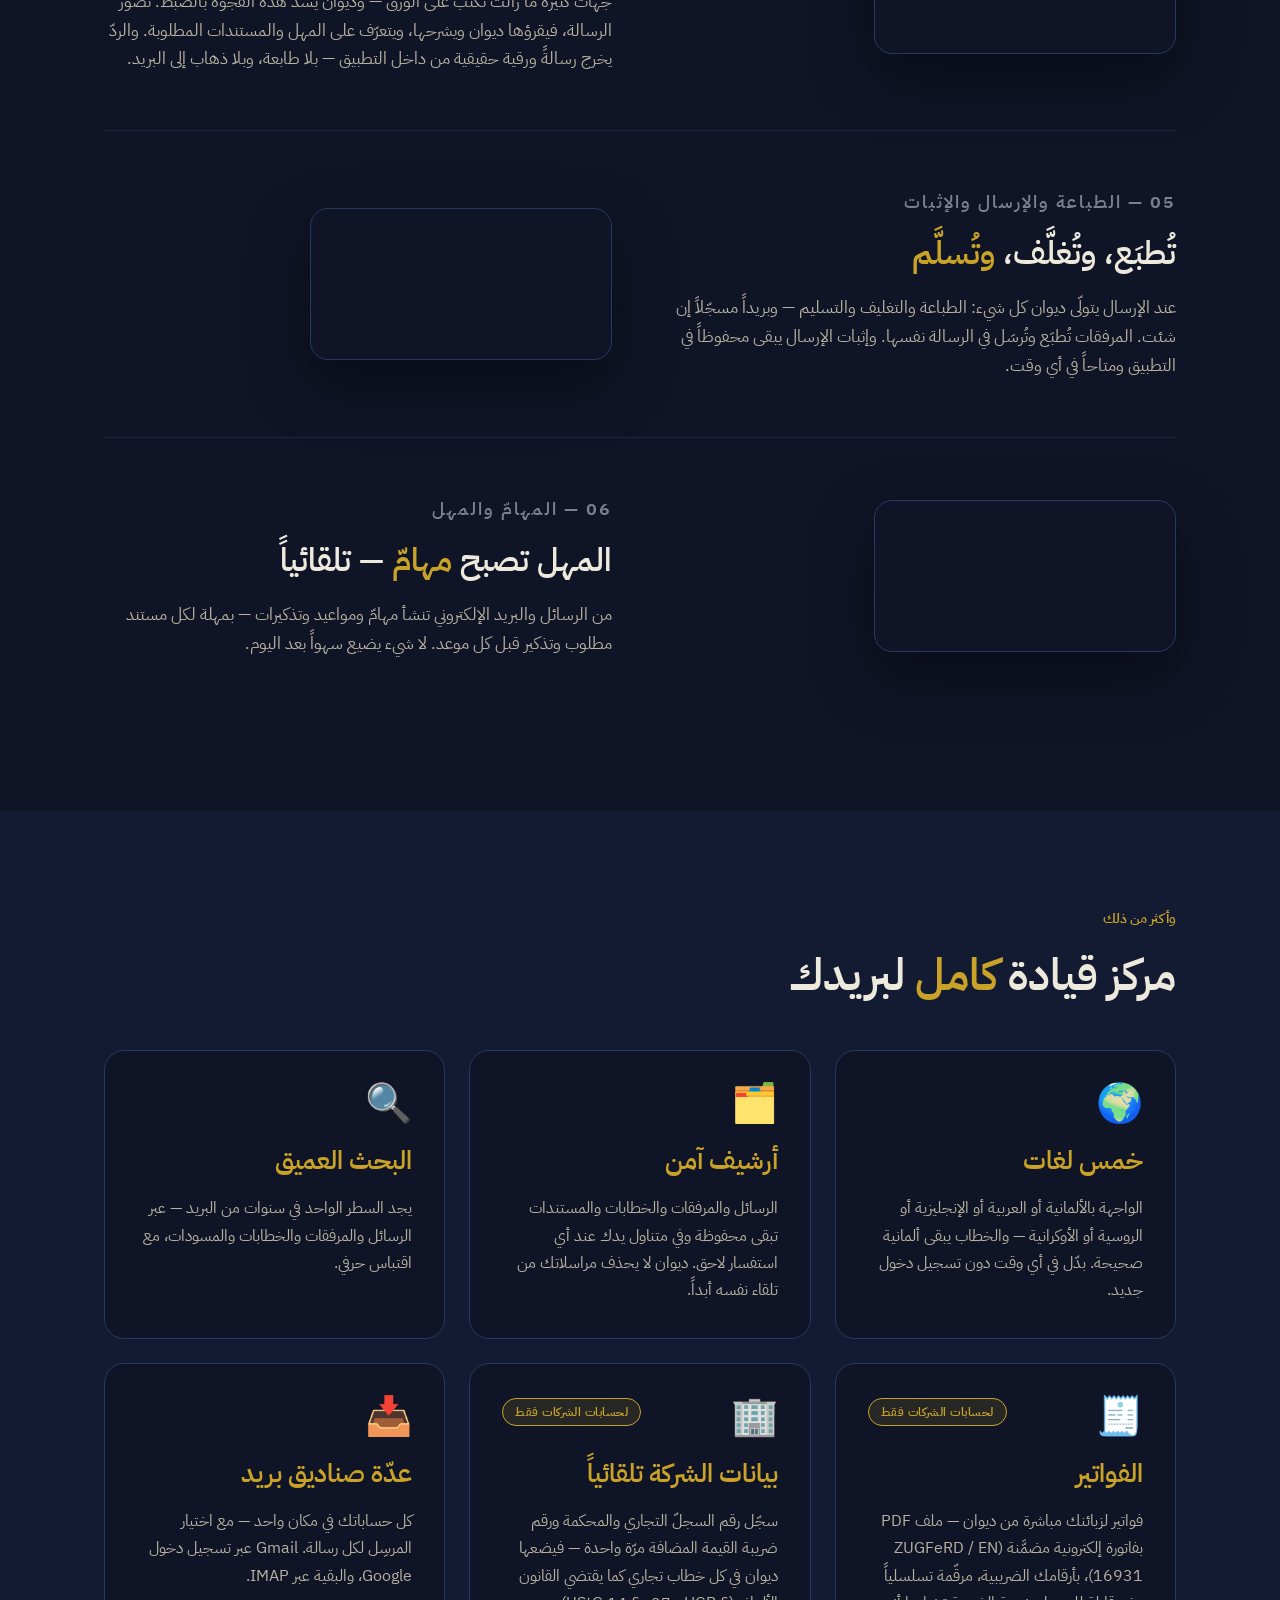
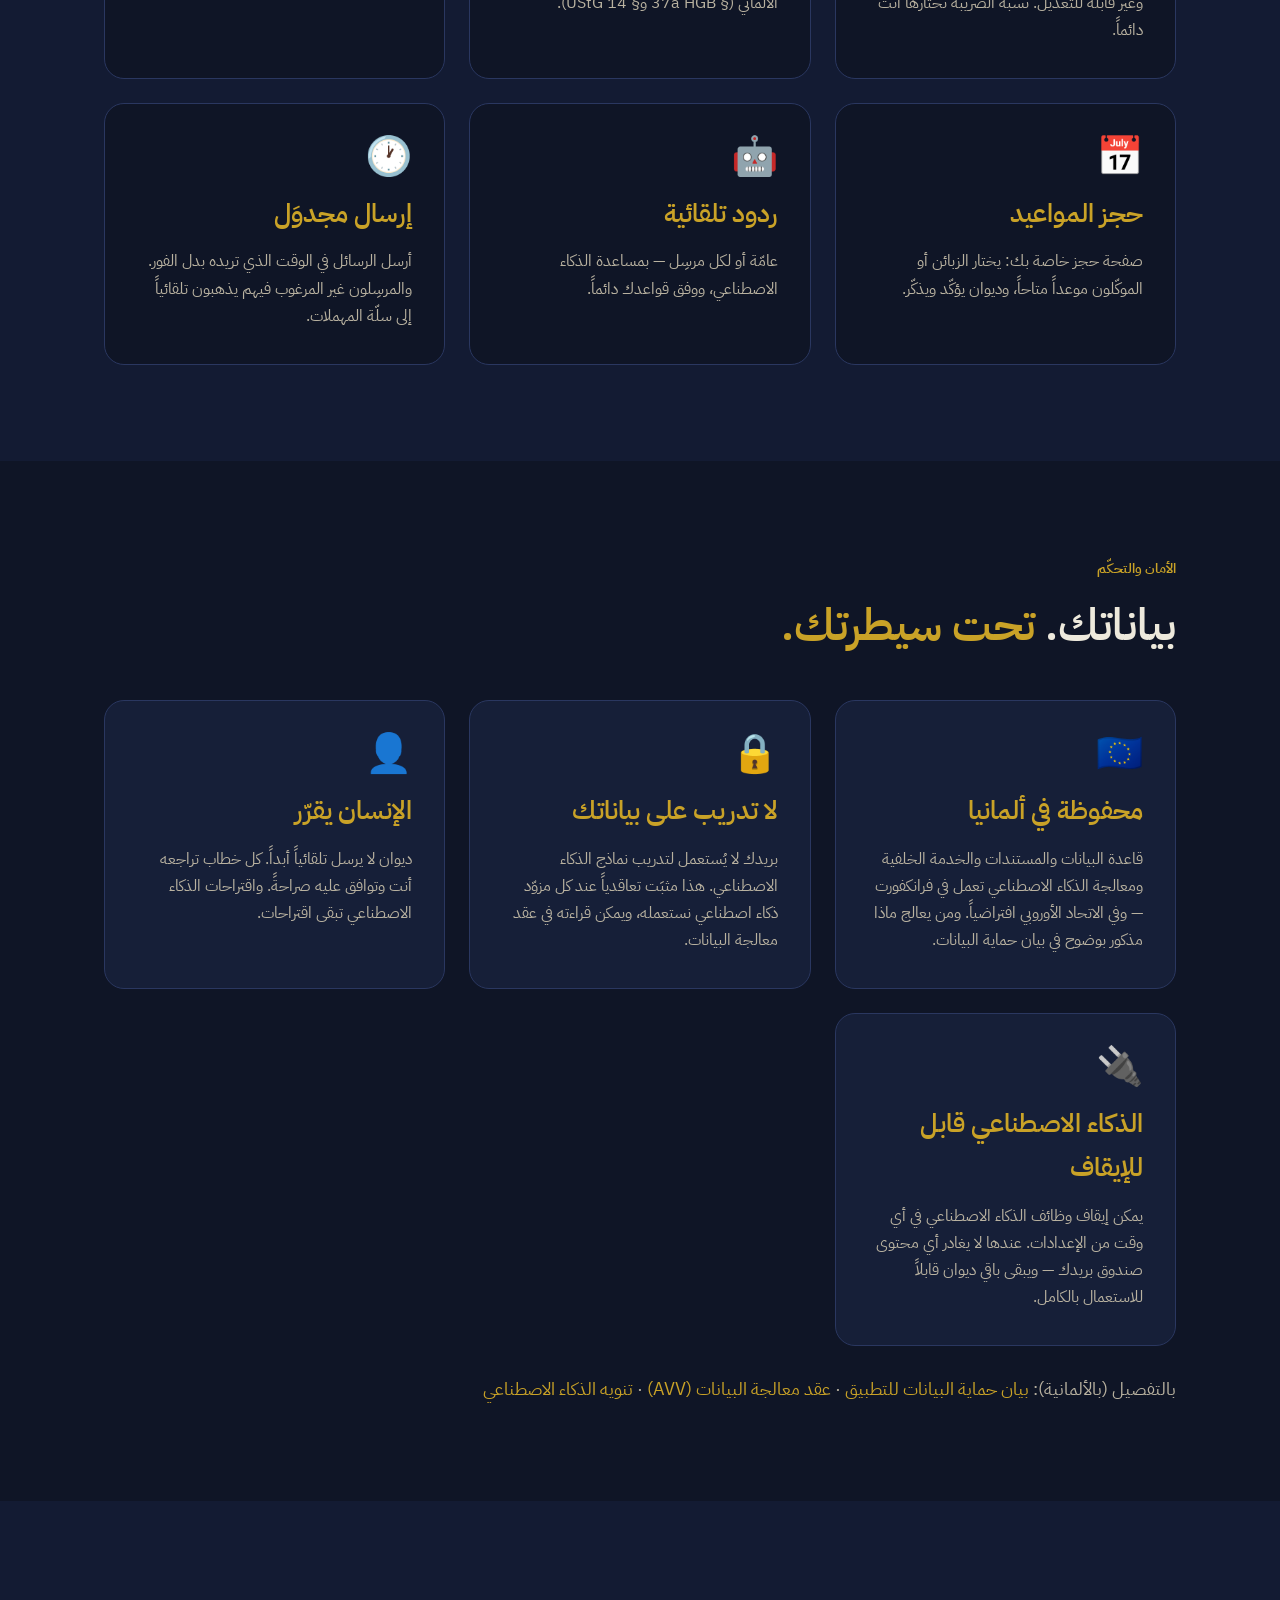
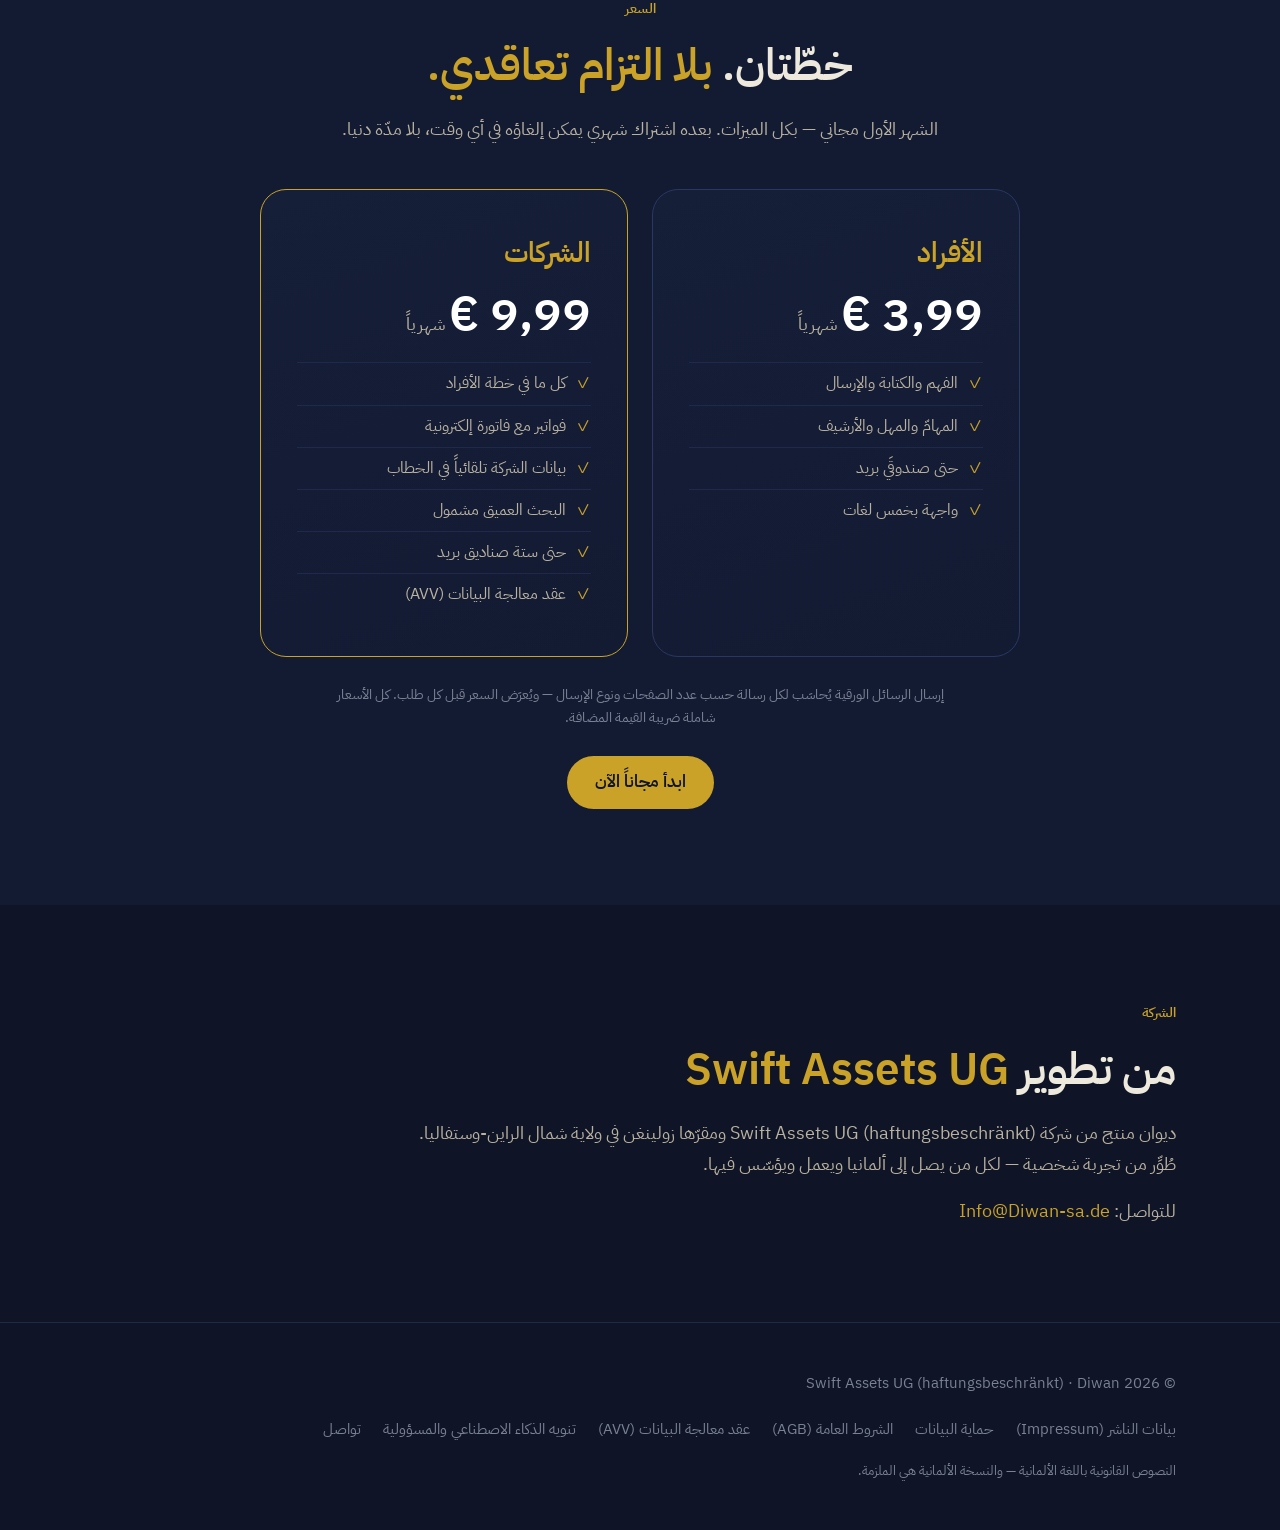
==== commit a915e8e9: "Mobile header: language dropdown with flags, responsive wordmark, unbroken app button On phones the " ====
--- a/ar/index.html
+++ b/ar/index.html
@@ -22,21 +22,24 @@
 <body>
 <nav>
   <div class="container nav-inner">
-    <a href="/ar/" aria-label="Diwan"><svg viewBox="200 88 432 122" style="height:40px;display:block;margin:0 auto" aria-hidden="true"><text x="540" y="200" text-anchor="end" font-size="135" style="font-family:Sacramento,cursive" fill="#C9A227">Diwan</text><g transform="translate(468.2,51.6)"><g transform="rotate(42 76.8 128.4)"><g transform="scale(0.3)"><path d="M256 92 C334 92 372 148 372 214 C372 300 302 362 256 428 C210 362 140 300 140 214 C140 148 178 92 256 92 Z" fill="#C9A227"/><circle cx="256" cy="240" r="23" fill="#0F1526"/><path d="M256 263 V404" stroke="#0F1526" stroke-width="13" stroke-linecap="round"/></g></g></g></svg></a>
+    <a href="/ar/" aria-label="Diwan"><svg viewBox="200 88 432 122" style="width:var(--wm-w,142px);max-width:100%;height:auto;display:block;margin:0 auto" aria-hidden="true"><text x="540" y="200" text-anchor="end" font-size="135" style="font-family:Sacramento,cursive" fill="#C9A227">Diwan</text><g transform="translate(468.2,51.6)"><g transform="rotate(42 76.8 128.4)"><g transform="scale(0.3)"><path d="M256 92 C334 92 372 148 372 214 C372 300 302 362 256 428 C210 362 140 300 140 214 C140 148 178 92 256 92 Z" fill="#C9A227"/><circle cx="256" cy="240" r="23" fill="#0F1526"/><path d="M256 263 V404" stroke="#0F1526" stroke-width="13" stroke-linecap="round"/></g></g></g></svg></a>
     <div class="nav-links">
       <a href="#problem">المشكلة</a>
       <a href="#funktionen">الميزات</a>
       <a href="#video">الفيديو</a>
       <a href="#sicherheit">الأمان</a>
       <a href="#preis">السعر</a>
-      <div class="lang" role="navigation" aria-label="اللغة"><a href="/" lang="de" hreflang="de">Deutsch</a><a href="/ar/" lang="ar" hreflang="ar" class="on" aria-current="page">العربية</a><a href="/en/" lang="en" hreflang="en">English</a><a href="/ru/" lang="ru" hreflang="ru">Русский</a><a href="/uk/" lang="uk" hreflang="uk">Українська</a></div>
+      <details class="lang">
+        <summary aria-label="اللغة: العربية"><span class="flag">🇸🇦</span><span class="code">AR</span><span class="caret" aria-hidden="true"></span></summary>
+        <ul role="list" aria-label="اللغة"><li><a href="/" lang="de" hreflang="de"><span class="flag">🇩🇪</span>Deutsch</a></li><li><a href="/ar/" lang="ar" hreflang="ar" class="on" aria-current="page"><span class="flag">🇸🇦</span>العربية</a></li><li><a href="/en/" lang="en" hreflang="en"><span class="flag">🇬🇧</span>English</a></li><li><a href="/ru/" lang="ru" hreflang="ru"><span class="flag">🇷🇺</span>Русский</a></li><li><a href="/uk/" lang="uk" hreflang="uk"><span class="flag">🇺🇦</span>Українська</a></li></ul>
+      </details>
       <a class="btn small" href="https://app.diwan-sa.de" rel="noopener">افتح التطبيق</a>
     </div>
   </div>
 </nav>
 <header class="hero">
   <div class="container">
-    <div class="wordmark"><svg viewBox="200 88 432 122" style="height:150px;display:block;margin:0 auto" aria-hidden="true"><text x="540" y="200" text-anchor="end" font-size="135" style="font-family:Sacramento,cursive" fill="#C9A227">Diwan</text><g transform="translate(468.2,51.6)"><g transform="rotate(42 76.8 128.4)"><g transform="scale(0.3)"><path d="M256 92 C334 92 372 148 372 214 C372 300 302 362 256 428 C210 362 140 300 140 214 C140 148 178 92 256 92 Z" fill="#C9A227"/><circle cx="256" cy="240" r="23" fill="#0F1526"/><path d="M256 263 V404" stroke="#0F1526" stroke-width="13" stroke-linecap="round"/></g></g></g></svg></div>
+    <div class="wordmark"><svg viewBox="200 88 432 122" style="width:var(--wm-w,531px);max-width:100%;height:auto;display:block;margin:0 auto" aria-hidden="true"><text x="540" y="200" text-anchor="end" font-size="135" style="font-family:Sacramento,cursive" fill="#C9A227">Diwan</text><g transform="translate(468.2,51.6)"><g transform="rotate(42 76.8 128.4)"><g transform="scale(0.3)"><path d="M256 92 C334 92 372 148 372 214 C372 300 302 362 256 428 C210 362 140 300 140 214 C140 148 178 92 256 92 Z" fill="#C9A227"/><circle cx="256" cy="240" r="23" fill="#0F1526"/><path d="M256 263 V404" stroke="#0F1526" stroke-width="13" stroke-linecap="round"/></g></g></g></svg></div>
     <h1>المراسلات الألمانية يجب ألّا <span class="gold">تعطّل أحداً</span></h1>
     <p class="sub">ديوان يفهم الرسائل الرسمية، ويكتب الردّ بألمانية صحيحة، ويرسله — بريداً إلكترونياً أو رسالة ورقية حقيقية. لكل من يتلقّى بريداً في ألمانيا: يُشرح لك بلغتك إن أردت. وأنت من يراجع ويوافق.</p>
     <div class="cta">
@@ -220,6 +223,9 @@
 document.getElementById("y").textContent = new Date().getFullYear();
 const io = new IntersectionObserver((es) => es.forEach(e => { if (e.isIntersecting) { e.target.classList.add("on"); io.unobserve(e.target); } }), { threshold: 0.12 });
 document.querySelectorAll(".reveal").forEach(el => io.observe(el));
+const lang = document.querySelector("details.lang");
+document.addEventListener("click", e => { if (lang.open && !lang.contains(e.target)) lang.open = false; });
+document.addEventListener("keydown", e => { if (e.key === "Escape") lang.open = false; });
 </script>
 </body>
 </html>
--- a/site.css
+++ b/site.css
@@ -26,7 +26,7 @@
 .nav-links{display:flex;gap:26px;align-items:center;font-size:15px}
 .nav-links a{color:var(--muted)}
 .nav-links a:hover{color:var(--gold);opacity:1}
-.nav-links a.btn{color:#0F1526}
+.nav-links a.btn{color:#0F1526;white-space:nowrap;flex-shrink:0}
 .nav-links a.btn:hover{color:#0F1526}
 .btn{display:inline-flex;align-items:center;gap:10px;background:var(--gold);color:#0F1526;font-weight:600;border-radius:99px;padding:12px 28px;transition:transform .15s ease, box-shadow .15s ease}
 .btn:hover{transform:translateY(-1px);box-shadow:0 8px 24px rgba(201,162,39,.35);opacity:1}
@@ -36,7 +36,7 @@
 /* hero */
 .hero{padding:110px 0 90px;text-align:center;position:relative;overflow:hidden}
 .hero::before{content:"";position:absolute;inset:-40% -20% auto;height:120%;background:radial-gradient(ellipse at 50% 0%,rgba(201,162,39,.10),transparent 62%);pointer-events:none}
-.wordmark svg{height:150px;margin:0 auto}
+.wordmark svg{margin:0 auto}
 .hero h1{font-family:Cormorant,serif;font-size:clamp(38px,5.4vw,62px);font-weight:600;line-height:1.18;margin:26px auto 0;max-width:820px}
 .hero h1 .gold{color:var(--gold)}
 .hero .sub{color:var(--muted);font-size:20px;max-width:660px;margin:22px auto 0}
@@ -103,11 +103,18 @@
 .reveal.on{opacity:1;transform:none}
 @media(prefers-reduced-motion:reduce){.reveal{opacity:1;transform:none;transition:none}}
 
-/* ---- five languages ---- */
-.lang{display:flex;gap:4px;flex-wrap:wrap}
-.lang a{color:var(--dim);font-size:13px;padding:4px 8px;border-radius:99px;border:1px solid transparent}
-.lang a.on{color:var(--gold);border-color:var(--gold);background:var(--gold-soft)}
-.lang a:hover{color:var(--gold);opacity:1}
+/* ---- five languages: a dropdown with flags (native <details>, no JS needed) ---- */
+.lang{position:relative;flex-shrink:0}
+.lang summary{list-style:none;cursor:pointer;display:inline-flex;align-items:center;gap:7px;color:var(--muted);font-size:14px;font-weight:600;line-height:1;padding:8px 12px;border-radius:99px;border:1px solid var(--line);background:rgba(22,31,56,.6);white-space:nowrap;user-select:none;transition:color .15s,border-color .15s}
+.lang summary::-webkit-details-marker{display:none}
+.lang summary:hover,.lang[open] summary{color:var(--gold);border-color:var(--gold)}
+.lang .flag{font-size:18px;line-height:1;font-family:"Apple Color Emoji","Segoe UI Emoji","Noto Color Emoji",sans-serif}
+.lang .caret{width:6px;height:6px;border-right:1.5px solid currentColor;border-bottom:1.5px solid currentColor;transform:translateY(-2px) rotate(45deg);transition:transform .15s}
+.lang[open] .caret{transform:translateY(2px) rotate(-135deg)}
+.lang ul{list-style:none;margin:0;position:absolute;top:calc(100% + 10px);inset-inline-end:0;min-width:210px;background:var(--panel);border:1px solid var(--line);border-radius:16px;padding:8px;box-shadow:0 20px 50px rgba(0,0,0,.5);z-index:60}
+.lang li a{display:flex;align-items:center;gap:12px;padding:10px 12px;border-radius:10px;color:var(--cream);font-size:15px;white-space:nowrap}
+.lang li a:hover{background:var(--gold-soft);color:var(--gold);opacity:1}
+.lang li a.on{color:var(--gold);background:var(--gold-soft)}
 .langs{margin-top:34px;color:var(--muted);display:flex;flex-wrap:wrap;gap:10px;align-items:center}
 .chip.small{margin:0;padding:6px 16px;font-size:14px}
 .video-note{color:var(--dim);font-size:14px;margin-top:12px}
@@ -132,7 +139,8 @@
 .legal ol{margin:10px 0 10px 22px;color:var(--muted)}
 .legal strong{color:var(--cream)}
 .legal a{overflow-wrap:anywhere}
-@media(max-width:1000px){.nav-links a:not(.btn){display:none}.nav-links .lang{display:flex}.nav-links .lang a{display:inline-block}}
+@media(max-width:1000px){.nav-links{gap:12px}.nav-links>a:not(.btn){display:none}}
+@media(max-width:420px){.nav-inner{padding:0 16px}.nav-inner>a{--wm-w:110px;min-width:80px}.nav-links{gap:8px}.lang .code{display:none}.lang summary{gap:5px;padding:8px 10px}.btn.small{padding:9px 14px;font-size:14px}}
 
 /* ---- right-to-left (Arabic) ---- */
 [dir=rtl]{font-family:PlexArabic,Plex,system-ui,sans-serif}
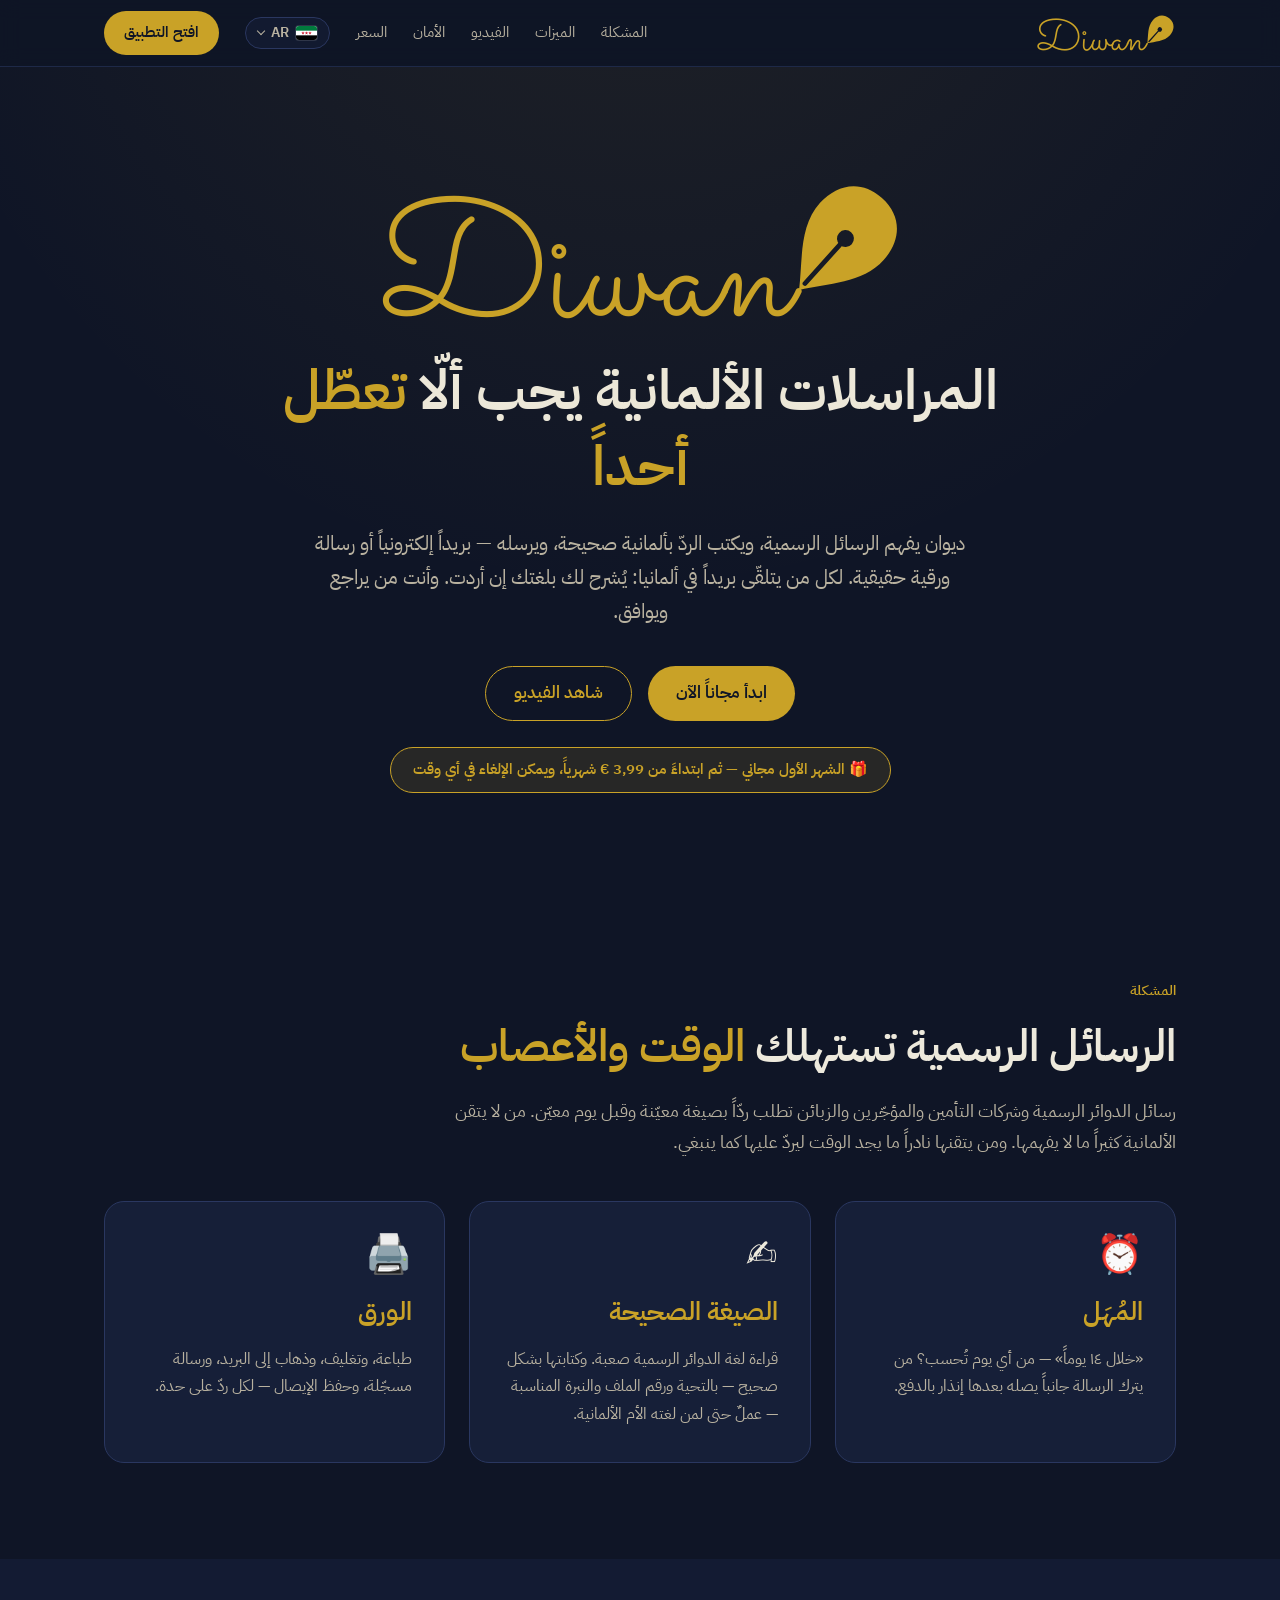
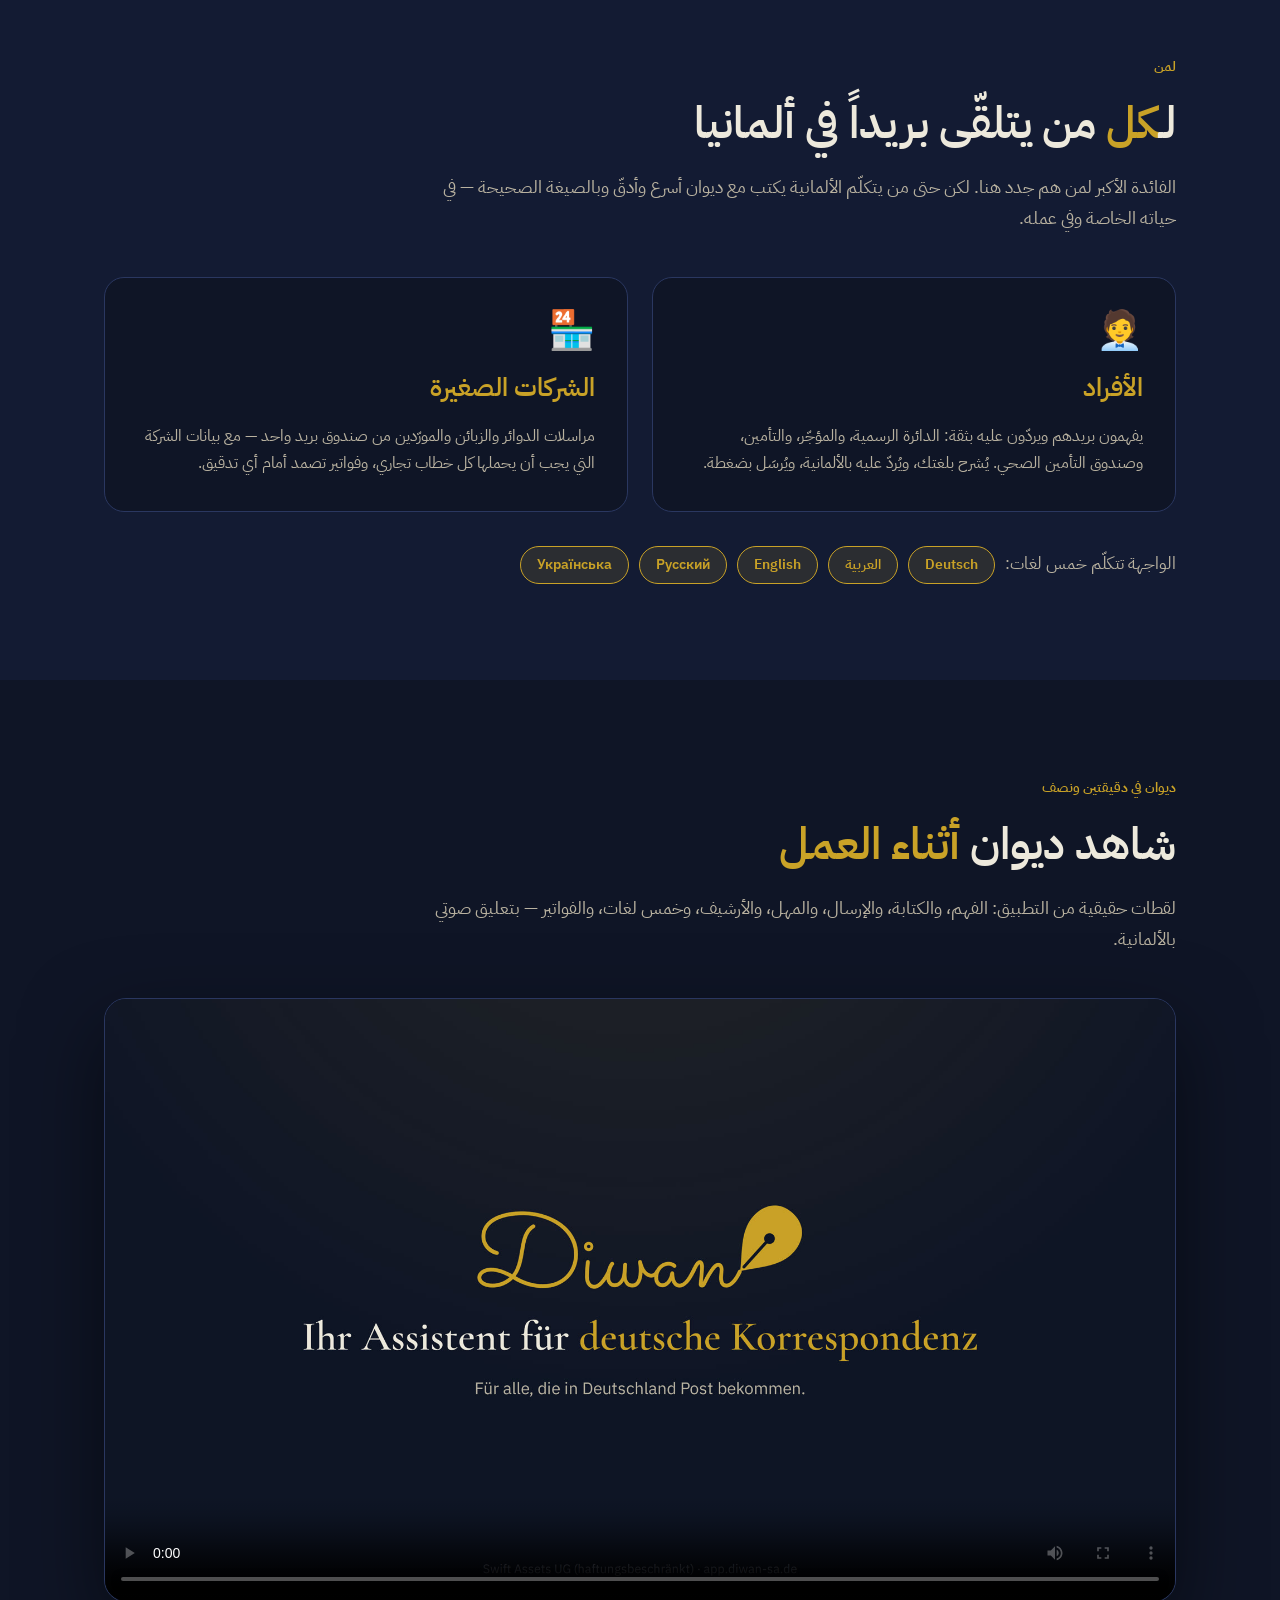
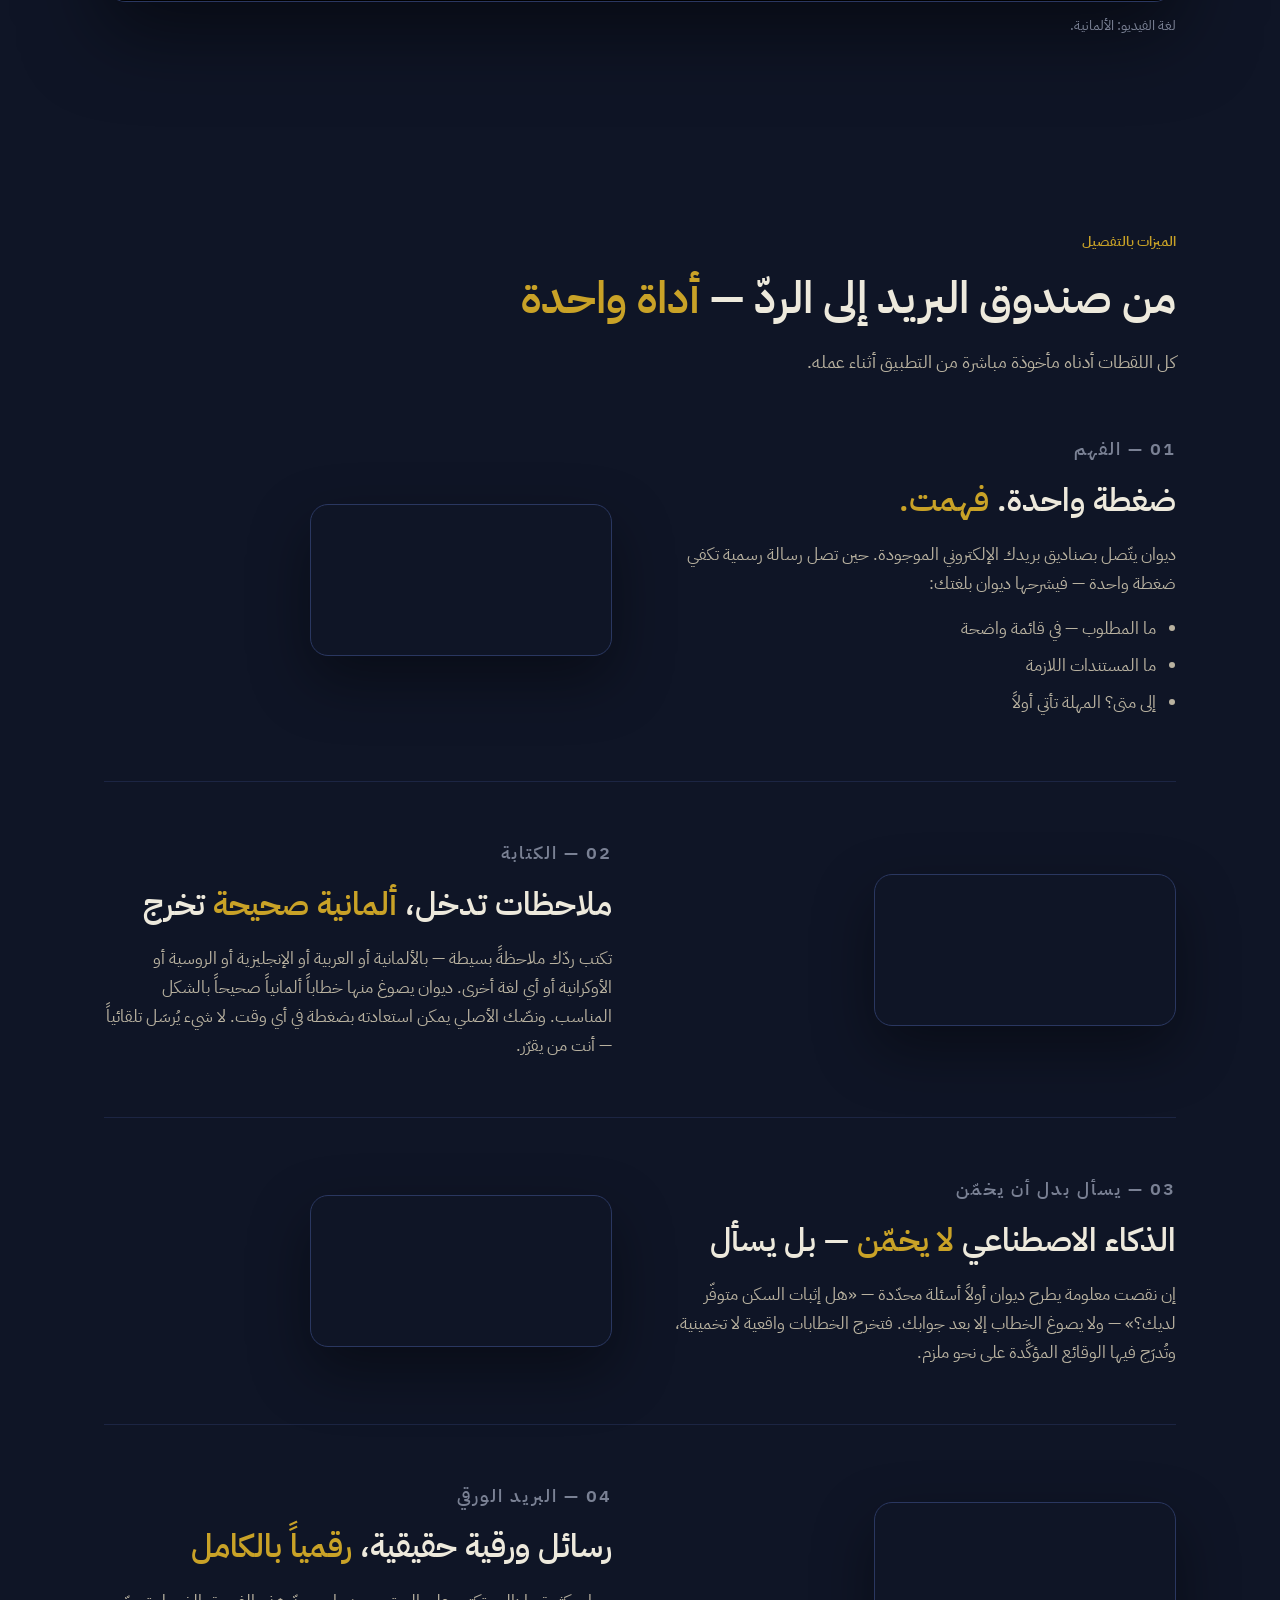
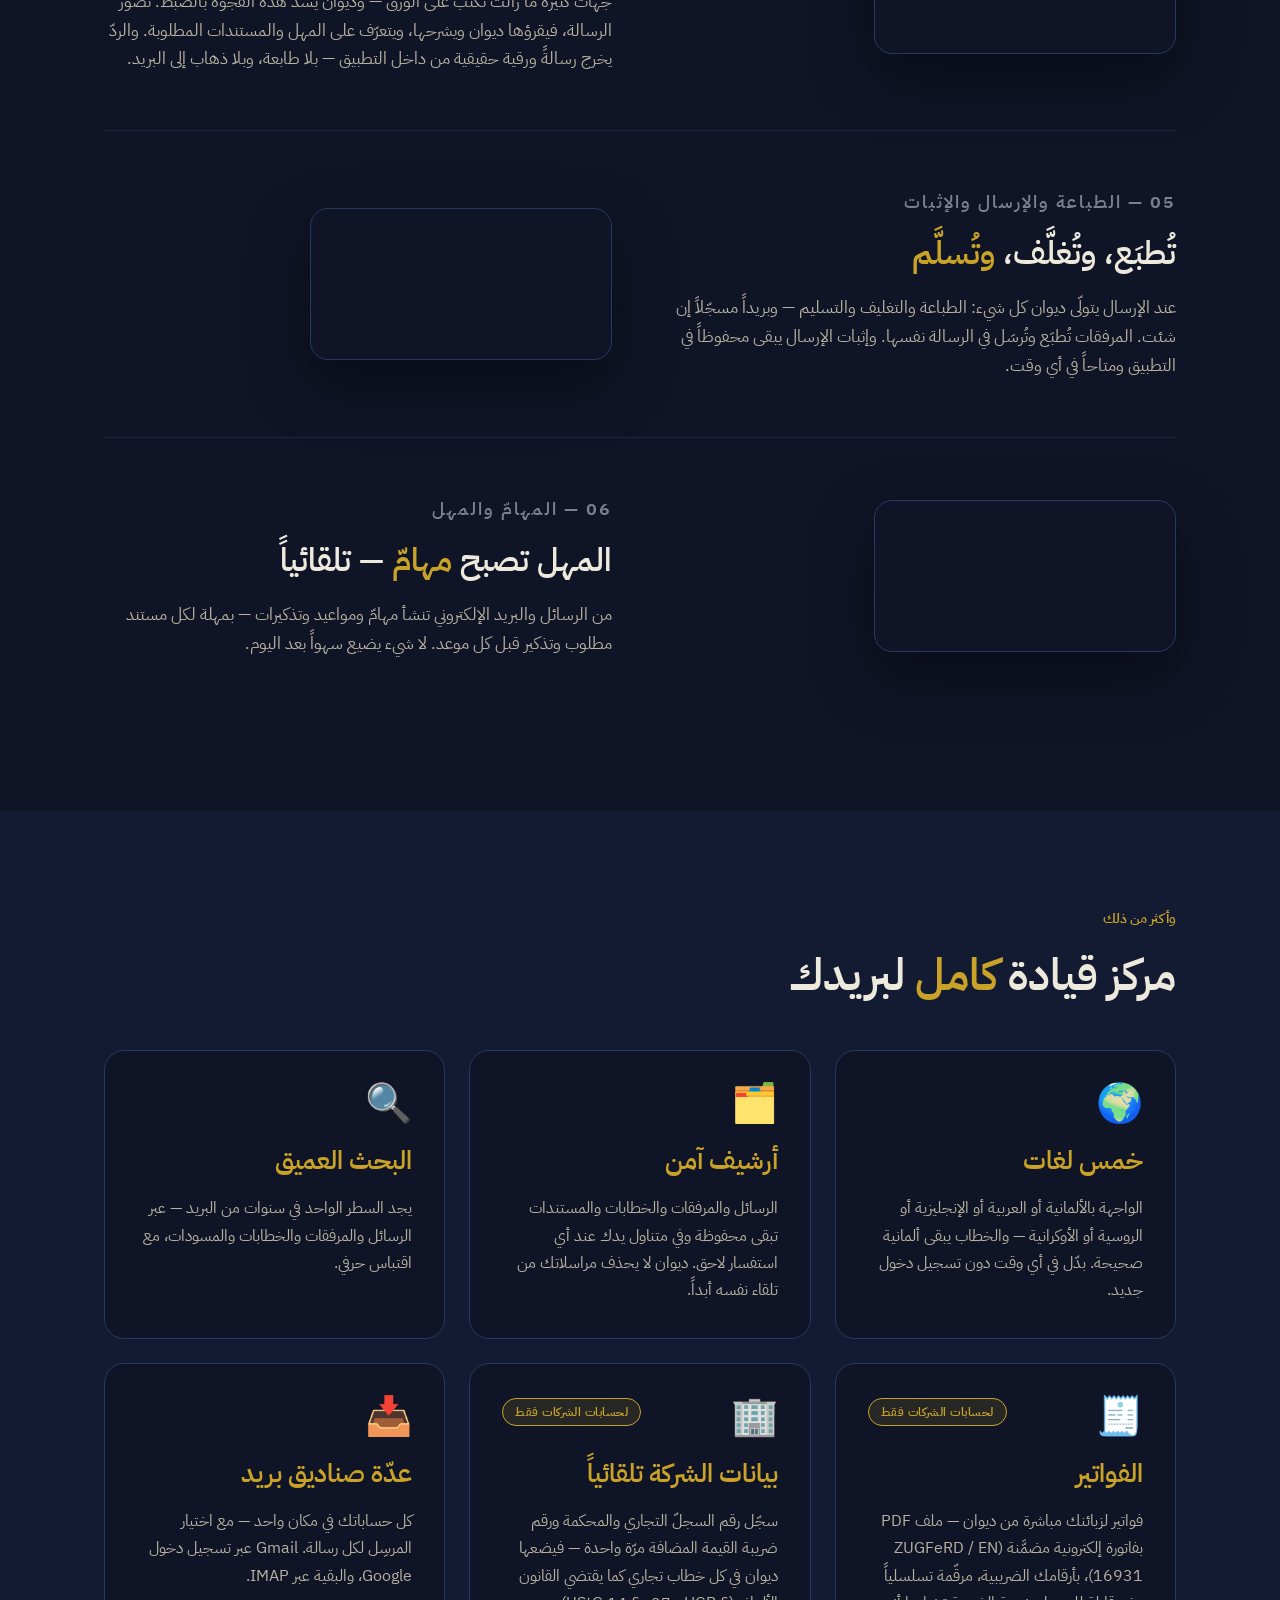
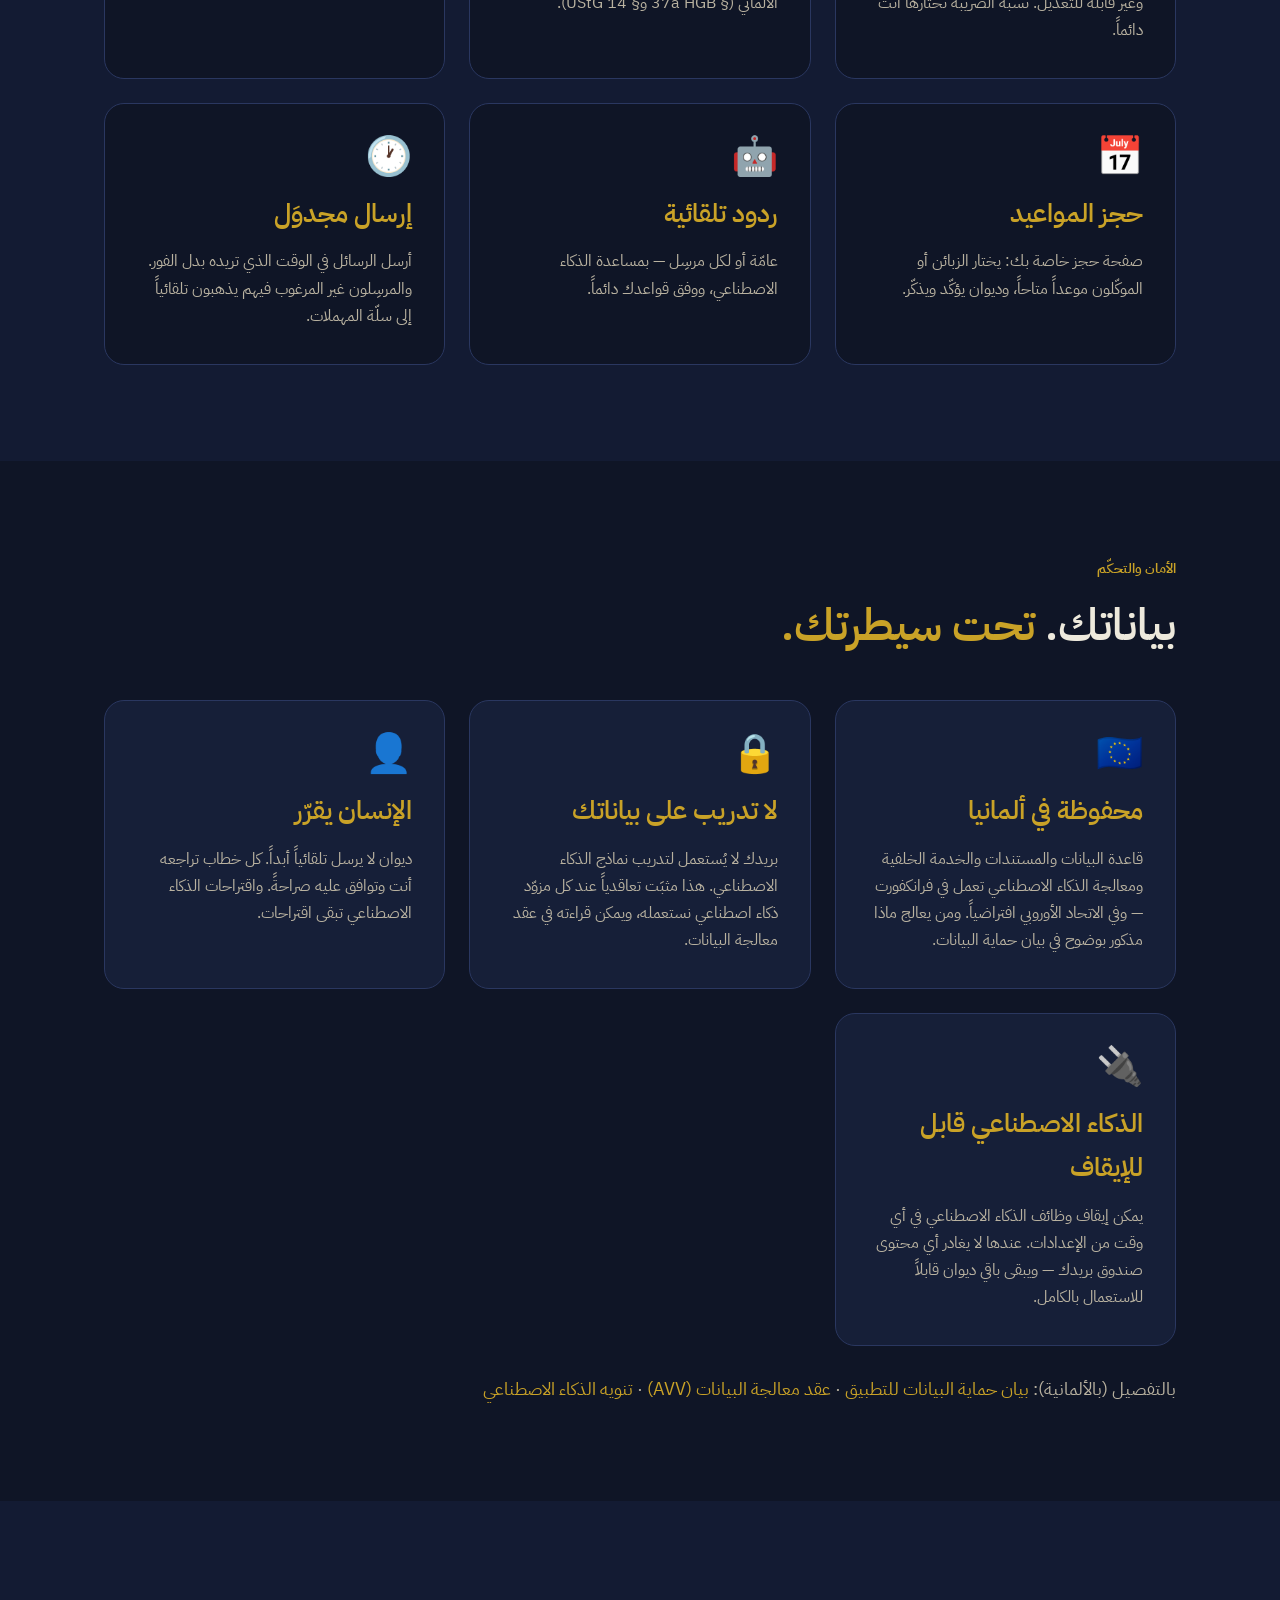
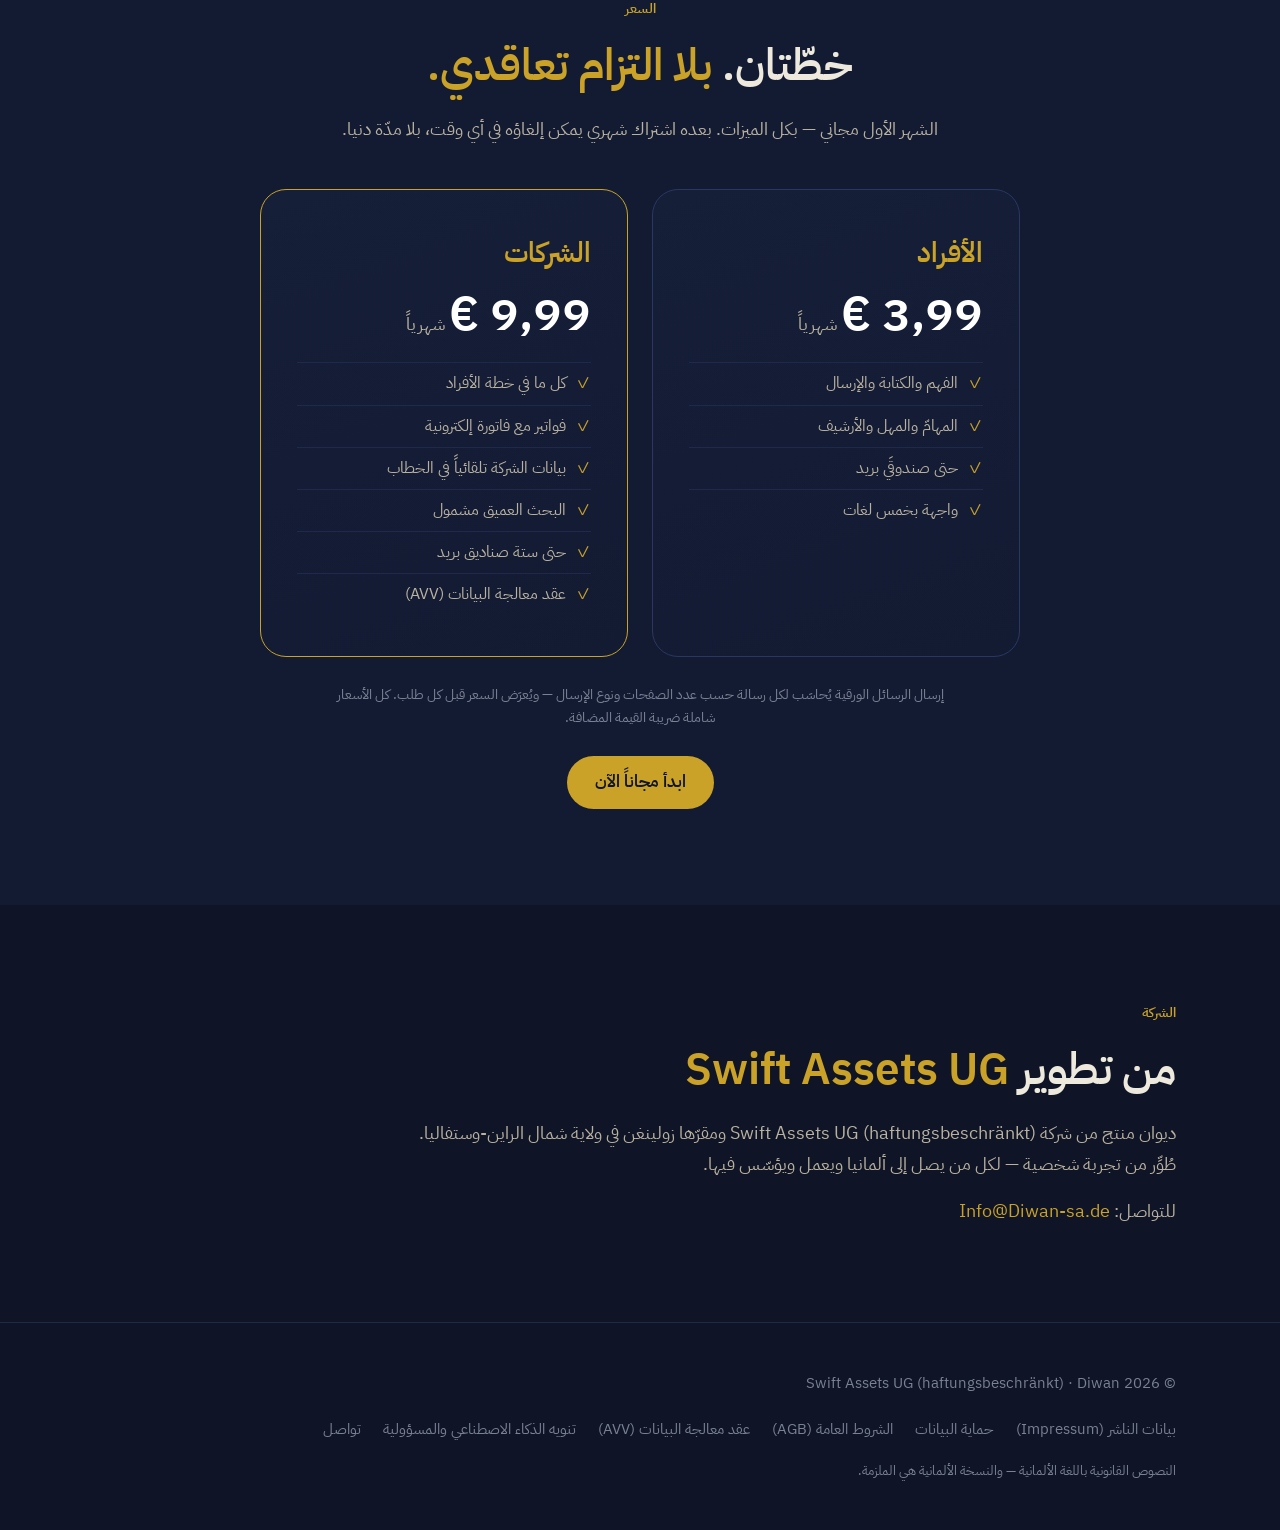
==== commit 560dab1e: "Language switcher: inline SVG flags, Syria for Arabic Emoji flags depend on the device's emoji font:" ====
--- a/ar/index.html
+++ b/ar/index.html
@@ -30,8 +30,8 @@
       <a href="#sicherheit">الأمان</a>
       <a href="#preis">السعر</a>
       <details class="lang">
-        <summary aria-label="اللغة: العربية"><span class="flag">🇸🇦</span><span class="code">AR</span><span class="caret" aria-hidden="true"></span></summary>
-        <ul role="list" aria-label="اللغة"><li><a href="/" lang="de" hreflang="de"><span class="flag">🇩🇪</span>Deutsch</a></li><li><a href="/ar/" lang="ar" hreflang="ar" class="on" aria-current="page"><span class="flag">🇸🇦</span>العربية</a></li><li><a href="/en/" lang="en" hreflang="en"><span class="flag">🇬🇧</span>English</a></li><li><a href="/ru/" lang="ru" hreflang="ru"><span class="flag">🇷🇺</span>Русский</a></li><li><a href="/uk/" lang="uk" hreflang="uk"><span class="flag">🇺🇦</span>Українська</a></li></ul>
+        <summary aria-label="اللغة: العربية"><span class="flag"><svg viewBox="0 0 30 20" aria-hidden="true"><rect width="30" height="20" fill="#fff"/><rect width="30" height="6.67" fill="#007A3D"/><rect y="13.33" width="30" height="6.67" fill="#000"/><polygon points="10.00,7.40 10.58,9.20 12.47,9.20 10.94,10.31 11.53,12.10 10.00,10.99 8.47,12.10 9.06,10.31 7.53,9.20 9.42,9.20" fill="#CE1126"/><polygon points="15.00,7.40 15.58,9.20 17.47,9.20 15.94,10.31 16.53,12.10 15.00,10.99 13.47,12.10 14.06,10.31 12.53,9.20 14.42,9.20" fill="#CE1126"/><polygon points="20.00,7.40 20.58,9.20 22.47,9.20 20.94,10.31 21.53,12.10 20.00,10.99 18.47,12.10 19.06,10.31 17.53,9.20 19.42,9.20" fill="#CE1126"/></svg></span><span class="code">AR</span><span class="caret" aria-hidden="true"></span></summary>
+        <ul role="list" aria-label="اللغة"><li><a href="/" lang="de" hreflang="de"><span class="flag"><svg viewBox="0 0 30 20" aria-hidden="true"><rect width="30" height="20" fill="#FFCE00"/><rect width="30" height="13.33" fill="#DD0000"/><rect width="30" height="6.67" fill="#000"/></svg></span>Deutsch</a></li><li><a href="/ar/" lang="ar" hreflang="ar" class="on" aria-current="page"><span class="flag"><svg viewBox="0 0 30 20" aria-hidden="true"><rect width="30" height="20" fill="#fff"/><rect width="30" height="6.67" fill="#007A3D"/><rect y="13.33" width="30" height="6.67" fill="#000"/><polygon points="10.00,7.40 10.58,9.20 12.47,9.20 10.94,10.31 11.53,12.10 10.00,10.99 8.47,12.10 9.06,10.31 7.53,9.20 9.42,9.20" fill="#CE1126"/><polygon points="15.00,7.40 15.58,9.20 17.47,9.20 15.94,10.31 16.53,12.10 15.00,10.99 13.47,12.10 14.06,10.31 12.53,9.20 14.42,9.20" fill="#CE1126"/><polygon points="20.00,7.40 20.58,9.20 22.47,9.20 20.94,10.31 21.53,12.10 20.00,10.99 18.47,12.10 19.06,10.31 17.53,9.20 19.42,9.20" fill="#CE1126"/></svg></span>العربية</a></li><li><a href="/en/" lang="en" hreflang="en"><span class="flag"><svg viewBox="0 0 60 30" aria-hidden="true"><rect width="60" height="30" fill="#012169"/><path d="M0 0L60 30M60 0L0 30" stroke="#fff" stroke-width="6"/><path d="M0 0L60 30M60 0L0 30" stroke="#C8102E" stroke-width="2"/><path d="M30 0V30M0 15H60" stroke="#fff" stroke-width="10"/><path d="M30 0V30M0 15H60" stroke="#C8102E" stroke-width="6"/></svg></span>English</a></li><li><a href="/ru/" lang="ru" hreflang="ru"><span class="flag"><svg viewBox="0 0 30 20" aria-hidden="true"><rect width="30" height="20" fill="#D52B1E"/><rect width="30" height="13.33" fill="#0039A6"/><rect width="30" height="6.67" fill="#fff"/></svg></span>Русский</a></li><li><a href="/uk/" lang="uk" hreflang="uk"><span class="flag"><svg viewBox="0 0 30 20" aria-hidden="true"><rect width="30" height="20" fill="#FFD700"/><rect width="30" height="10" fill="#0057B7"/></svg></span>Українська</a></li></ul>
       </details>
       <a class="btn small" href="https://app.diwan-sa.de" rel="noopener">افتح التطبيق</a>
     </div>
--- a/site.css
+++ b/site.css
@@ -108,7 +108,8 @@
 .lang summary{list-style:none;cursor:pointer;display:inline-flex;align-items:center;gap:7px;color:var(--muted);font-size:14px;font-weight:600;line-height:1;padding:8px 12px;border-radius:99px;border:1px solid var(--line);background:rgba(22,31,56,.6);white-space:nowrap;user-select:none;transition:color .15s,border-color .15s}
 .lang summary::-webkit-details-marker{display:none}
 .lang summary:hover,.lang[open] summary{color:var(--gold);border-color:var(--gold)}
-.lang .flag{font-size:18px;line-height:1;font-family:"Apple Color Emoji","Segoe UI Emoji","Noto Color Emoji",sans-serif}
+.lang .flag{display:inline-flex;flex-shrink:0}
+.lang .flag svg{width:21px;height:14px;border-radius:3px;display:block;box-shadow:0 0 0 1px rgba(255,255,255,.12)}
 .lang .caret{width:6px;height:6px;border-right:1.5px solid currentColor;border-bottom:1.5px solid currentColor;transform:translateY(-2px) rotate(45deg);transition:transform .15s}
 .lang[open] .caret{transform:translateY(2px) rotate(-135deg)}
 .lang ul{list-style:none;margin:0;position:absolute;top:calc(100% + 10px);inset-inline-end:0;min-width:210px;background:var(--panel);border:1px solid var(--line);border-radius:16px;padding:8px;box-shadow:0 20px 50px rgba(0,0,0,.5);z-index:60}
